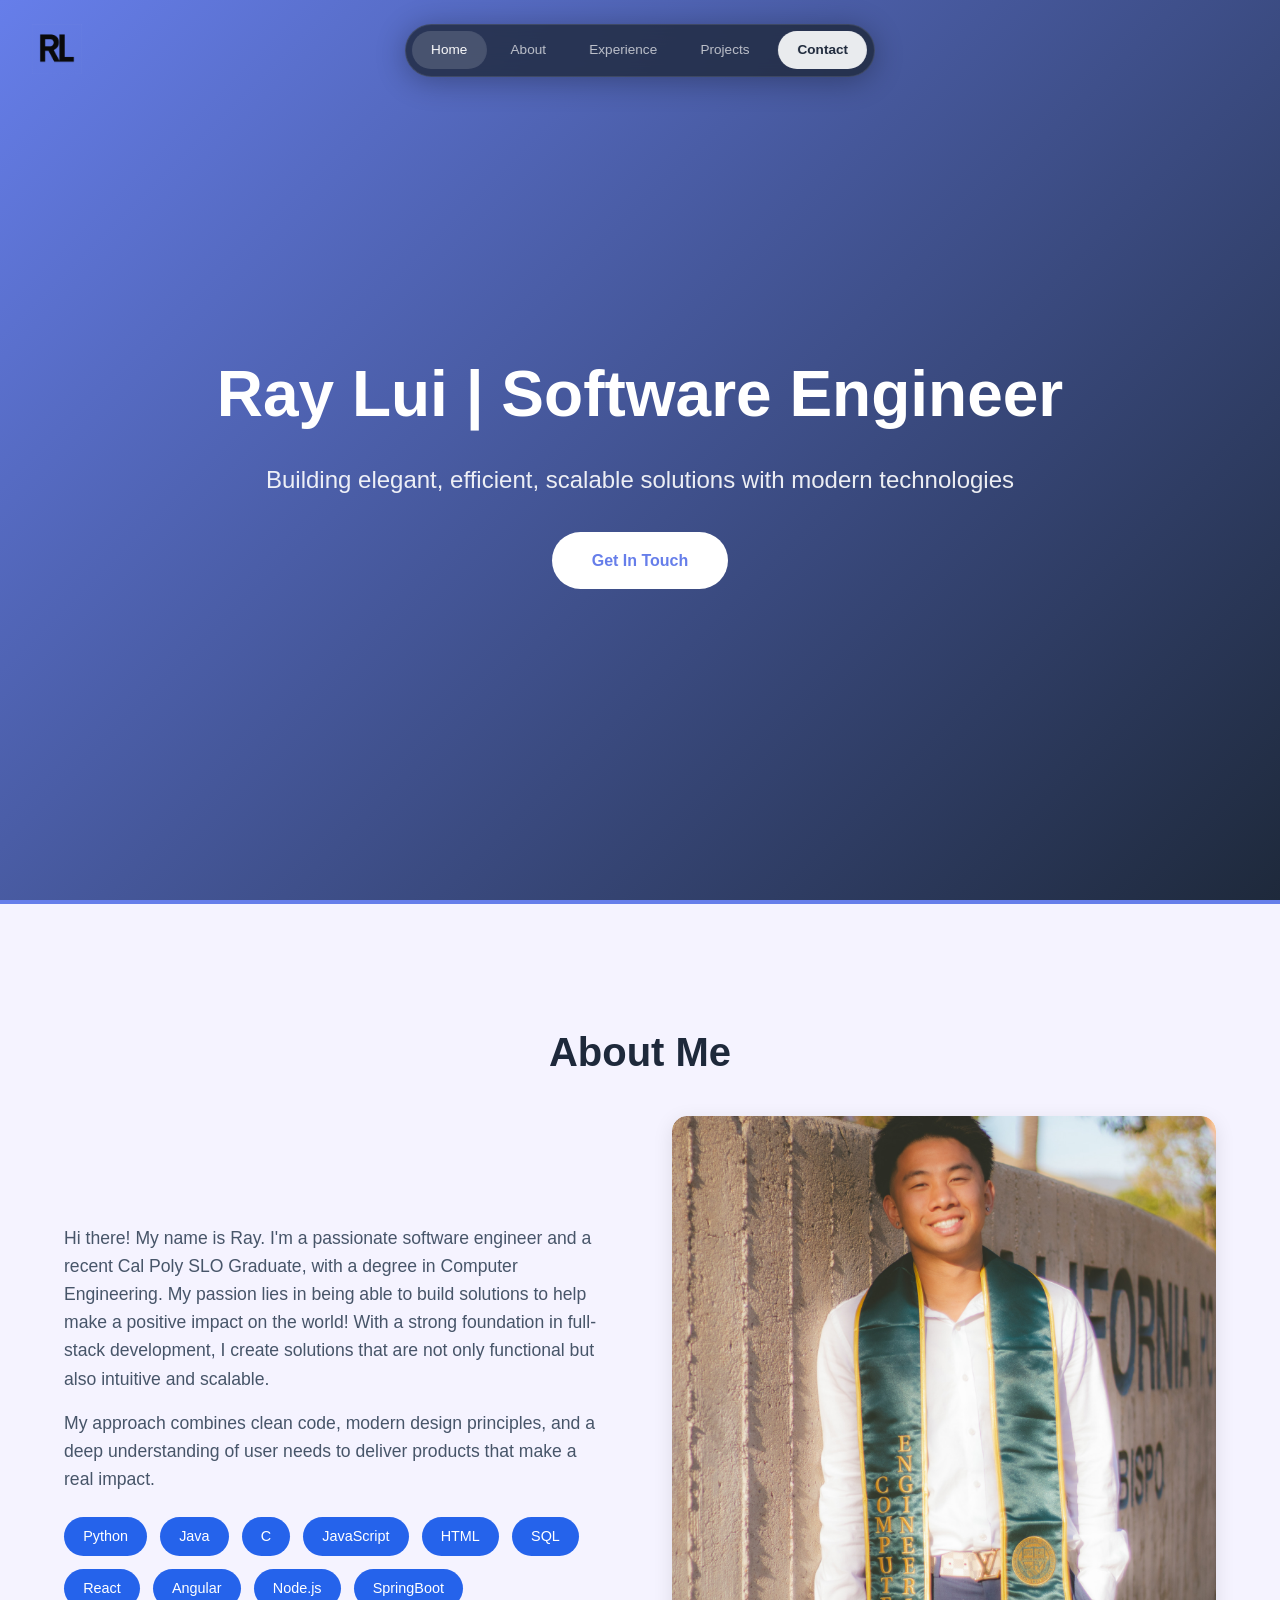
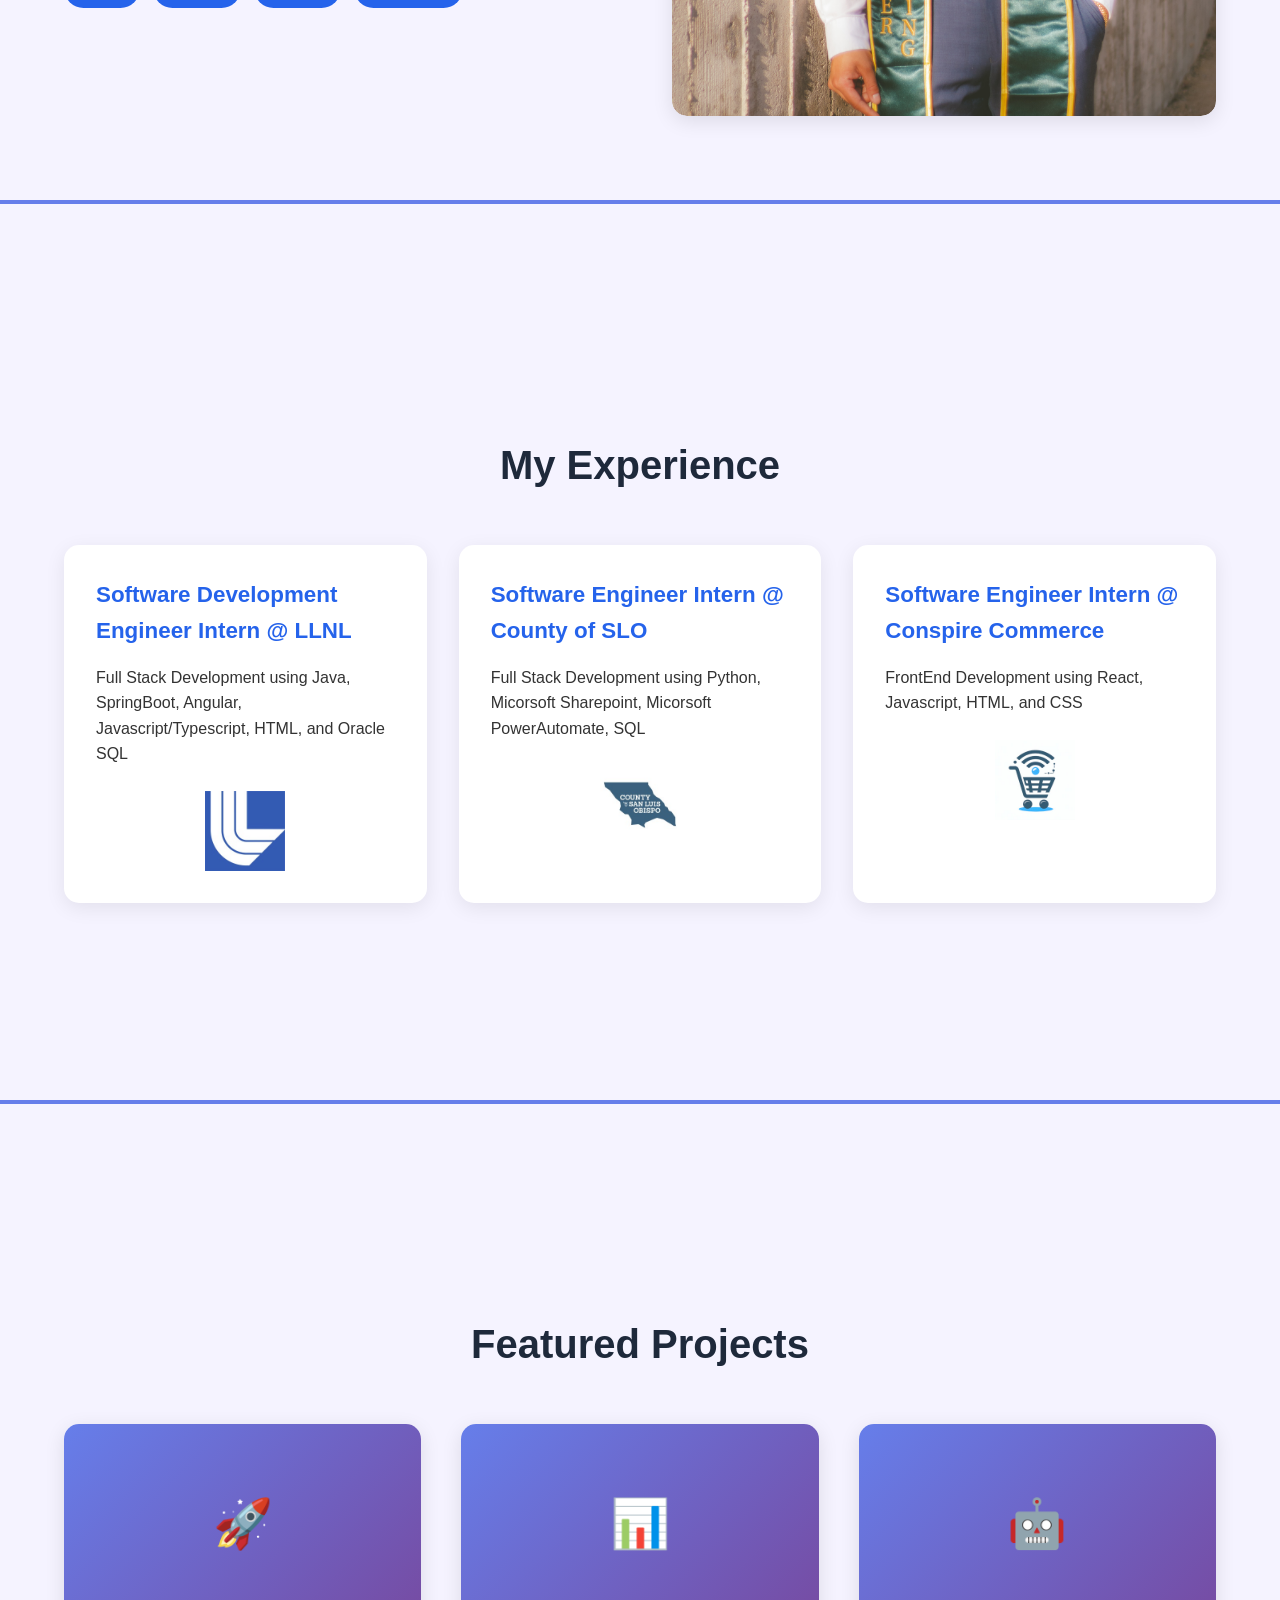
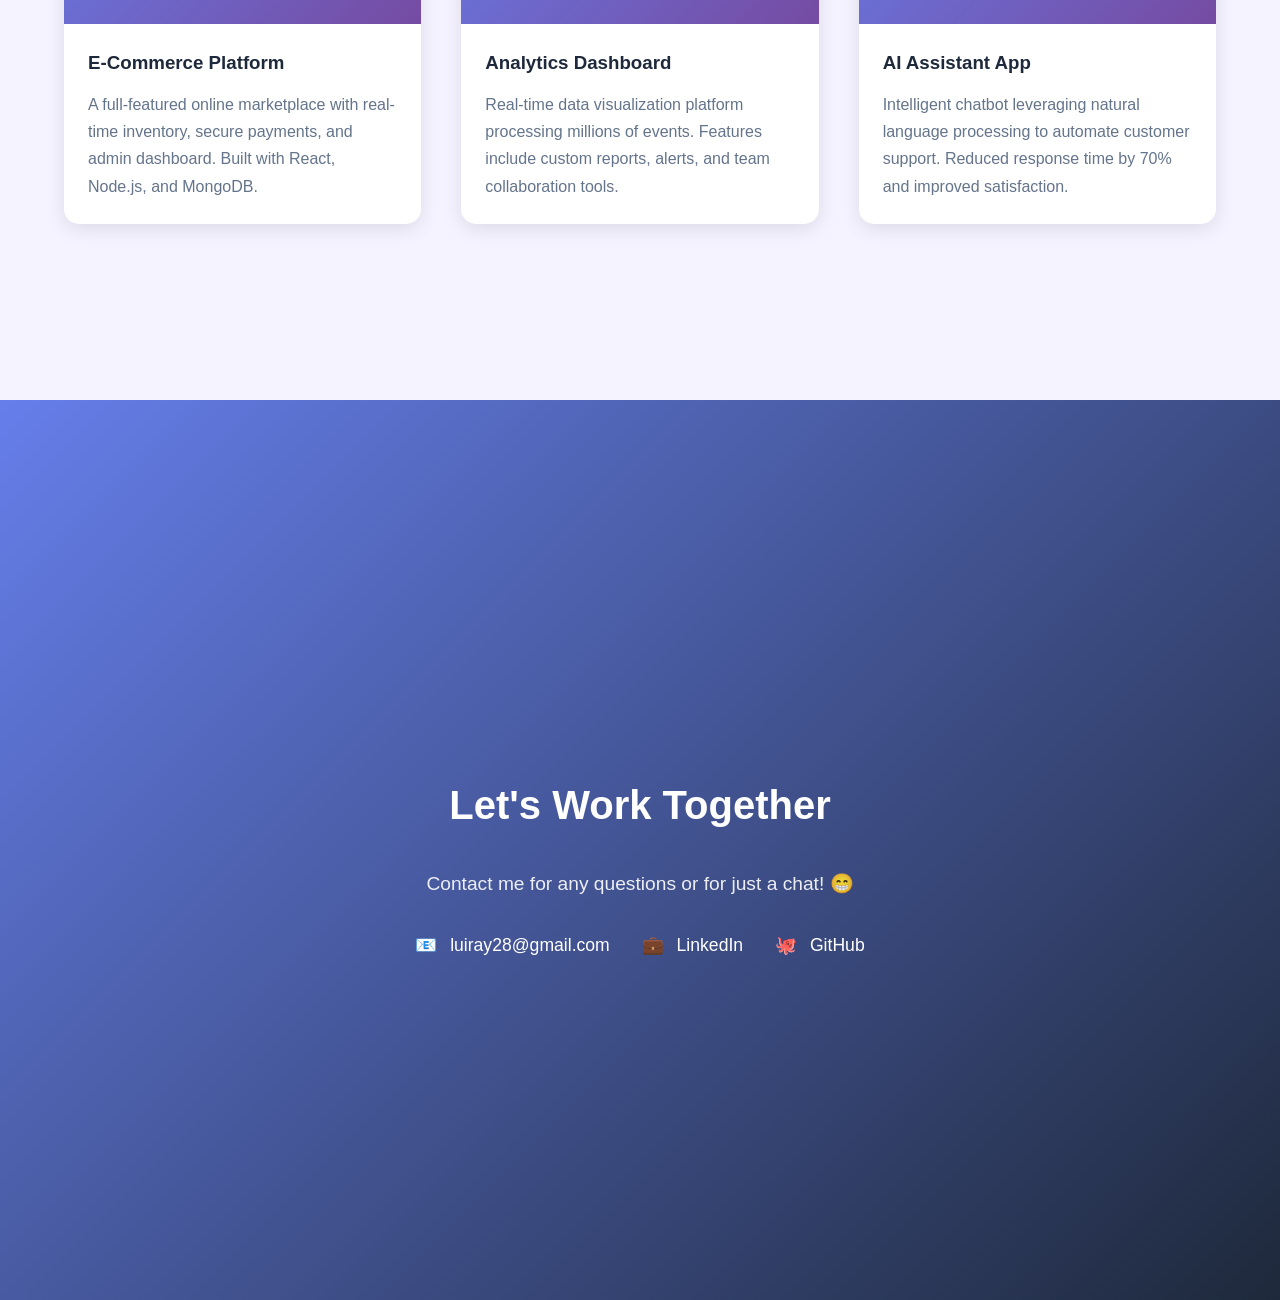
==== frontEnd/homePage.html @ 19368d83 "Checkpoint" ====
<!DOCTYPE html>
<html lang="en">
  <head>
    <meta charset="UTF-8" />
    <meta name="viewport" content="width=device-width, initial-scale=1.0" />
    <meta
      name="description"
      content="Software Engineer Portfolio - Full-stack developer specializing in modern web technologies"
    />
    <title>Ray Lui | Software Engineer</title>

    <!-- Link to your CSS file -->
    <link rel="stylesheet" href="css/style.css" />
  </head>
  <body>
    <div class="logo-container">
      <a href="#home">
        <img src="images/RL_Logo2.png" alt="Your Logo" class="site-logo" />
      </a>
    </div>
    <!-- Navigation -->
    <nav>
      <div class="nav-pill-container">
        <a href="#home" class="nav-pill active">Home</a>
        <a href="#about" class="nav-pill">About</a>
        <a href="#experience" class="nav-pill">Experience</a>
        <a href="#projects" class="nav-pill">Projects</a>
        <a href="#contact" class="nav-pill-cta">Contact</a>
      </div>
    </nav>

    <!-- Hero Section -->
    <section id="home" class="hero">
      <h1>Ray Lui | Software Engineer</h1>
      <p class="subtitle">
        Building elegant, efficient, scalable solutions with modern technologies
      </p>
      <a href="#contact" class="cta-button">Get In Touch</a>
    </section>

    <!-- About Section -->
    <section id="about" class="about">
      <div class="container">
        <h2>About Me</h2>
        <div class="about-content">
          <div class="about-text">
            <p>
              Hi there! My name is Ray. I'm a passionate software engineer and a
              recent Cal Poly SLO Graduate, with a degree in Computer
              Engineering. My passion lies in being able to build solutions to
              help make a positive impact on the world! With a strong foundation
              in full-stack development, I create solutions that are not only
              functional but also intuitive and scalable.
            </p>
            <p>
              My approach combines clean code, modern design principles, and a
              deep understanding of user needs to deliver products that make a
              real impact.
            </p>
            <div class="skills">
              <span class="skill-tag">Python</span>
              <span class="skill-tag">Java</span>
              <span class="skill-tag">C</span>
              <span class="skill-tag">JavaScript</span>
              <span class="skill-tag">HTML</span>
              <span class="skill-tag">SQL</span>
              <span class="skill-tag">React</span>
              <span class="skill-tag">Angular</span>
              <span class="skill-tag">Node.js</span>
              <span class="skill-tag">SpringBoot</span>
            </div>
          </div>
          <div class="about-image">
            <img
              src="images/gradPhoto.JPG"
              alt="Graduation photo"
              class="project-image"
            />
          </div>
        </div>
      </div>
    </section>

    <!-- Experience Section -->
    <section id="experience">
      <div class="container">
        <h2>My Experience</h2>
        <div class="services-grid">
          <div class="service-card">
            <h3>Software Development Engineer Intern @ LLNL</h3>
            <p>
              Full Stack Development using Java, SpringBoot, Angular,
              Javascript/Typescript, HTML, and Oracle SQL
            </p>
            <div class="company-logo">
              <img
                src="images/lawrence_livermore_national_laboratory_logo.jpeg"
                alt="LLNL Logo"
              />
            </div>
          </div>
          <div class="service-card">
            <h3>Software Engineer Intern @ County of SLO</h3>
            <p>
              Full Stack Development using Python, Micorsoft Sharepoint,
              Micorsoft PowerAutomate, SQL
            </p>
            <div class="company-logo">
              <img src="images/countyOfSloLogo.jpeg" alt="LLNL Logo" />
            </div>
          </div>
          <div class="service-card">
            <h3>Software Engineer Intern @ Conspire Commerce</h3>
            <p>FrontEnd Development using React, Javascript, HTML, and CSS</p>
            <div class="company-logo">
              <img src="images/conspirecommerce_logo.jpeg" alt="LLNL Logo" />
            </div>
          </div>
        </div>
      </div>
    </section>

    <!-- Projects Section -->
    <section id="projects">
      <div class="container">
        <h2>Featured Projects</h2>
        <div class="projects-grid">
          <div class="project-card">
            <div class="project-image">🚀</div>
            <div class="project-content">
              <h3>E-Commerce Platform</h3>
              <p>
                A full-featured online marketplace with real-time inventory,
                secure payments, and admin dashboard. Built with React, Node.js,
                and MongoDB.
              </p>
            </div>
          </div>
          <div class="project-card">
            <div class="project-image">📊</div>
            <div class="project-content">
              <h3>Analytics Dashboard</h3>
              <p>
                Real-time data visualization platform processing millions of
                events. Features include custom reports, alerts, and team
                collaboration tools.
              </p>
            </div>
          </div>
          <div class="project-card">
            <div class="project-image">🤖</div>
            <div class="project-content">
              <h3>AI Assistant App</h3>
              <p>
                Intelligent chatbot leveraging natural language processing to
                automate customer support. Reduced response time by 70% and
                improved satisfaction.
              </p>
            </div>
          </div>
        </div>
      </div>
    </section>

    <!-- Contact Section -->
    <section id="contact" class="contact">
      <div class="container">
        <h2>Let's Work Together</h2>
        <p style="font-size: 1.2rem; margin-bottom: 2rem; opacity: 0.9">
          Contact me for any questions or for just a chat! 😁
        </p>
        <div class="contact-info">
          <div class="contact-item">
            <span>📧</span>
            <a href="luiray28@gmail.com">luiray28@gmail.com</a>
          </div>
          <div class="contact-item">
            <span>💼</span>
            <a href="https://www.linkedin.com/in/ray-lui123" target="_blank"
              >LinkedIn</a
            >
          </div>
          <div class="contact-item">
            <span>🐙</span>
            <a href="https://github.com/RayLui2" target="_blank">GitHub</a>
          </div>
        </div>
      </div>
    </section>

    <!-- JavaScript for smooth scrolling and animations -->
    <script>
      // Smooth scrolling for navigation links
      document.querySelectorAll('a[href^="#"]').forEach((anchor) => {
        anchor.addEventListener('click', function (e) {
          e.preventDefault()
          const target = document.querySelector(this.getAttribute('href'))
          if (target) {
            target.scrollIntoView({ behavior: 'smooth' })
          }
        })
      })

      // Intersection Observer for fade-in animations
      const observer = new IntersectionObserver(
        (entries) => {
          entries.forEach((entry) => {
            if (entry.isIntersecting) {
              entry.target.style.opacity = '1'
              entry.target.style.transform = 'translateY(0)'
            }
          })
        },
        { threshold: 0.1 }
      )

      // Apply animations to cards
      document
        .querySelectorAll('.service-card, .project-card')
        .forEach((el) => {
          el.style.opacity = '0'
          el.style.transform = 'translateY(20px)'
          el.style.transition = 'opacity 0.6s, transform 0.6s'
          observer.observe(el)
        })

      // Highlight active nav pill on scroll
      const navPills = document.querySelectorAll('.nav-pill')
      const sections = document.querySelectorAll('section[id]')

      window.addEventListener('scroll', () => {
        let current = ''

        sections.forEach((section) => {
          const sectionTop = section.offsetTop
          const sectionHeight = section.clientHeight
          if (scrollY >= sectionTop - 200) {
            current = section.getAttribute('id')
          }
        })

        navPills.forEach((pill) => {
          pill.classList.remove('active')
          if (pill.getAttribute('href') === `#${current}`) {
            pill.classList.add('active')
          }
        })
      })
    </script>
  </body>
</html>
---- frontEnd/css/style.css ----
/* ===========================
   RESET & BASE STYLES
   =========================== */
* {
  margin: 0;
  padding: 0;
  box-sizing: border-box;
}

body {
  font-family: -apple-system, BlinkMacSystemFont, 'Segoe UI', Roboto, Oxygen,
    Ubuntu, Cantarell, sans-serif;
  line-height: 1.6;
  color: #333;
  overflow-x: hidden;
}

.container {
  max-width: 1200px;
  width: 100%;
}

section {
  min-height: 100vh;
  padding: 6rem 5% 4rem;
  display: flex;
  align-items: center;
  justify-content: center;
}

h2 {
  font-size: 2.5rem;
  margin-bottom: 2rem;
  color: #1e293b;
  text-align: center;
}

/* ===========================
   LOGO
   =========================== */

/* Logo in top left */
.logo-container {
  position: fixed;
  top: 1.5rem;
  left: 2rem;
  z-index: 1001;
}

.site-logo {
  height: 50px;
  width: auto;
  transition: transform 0.3s ease;
  cursor: pointer;
}

.site-logo:hover {
  transform: scale(1.05);
}

/* ===========================
   NAVIGATION - SMALLER PILL STYLE
   =========================== */
nav {
  position: fixed;
  top: 1.5rem;
  left: 50%;
  transform: translateX(-50%);
  z-index: 1000;
  padding: 0;
}

.nav-pill-container {
  display: flex;
  align-items: center;
  gap: 0.3rem;
  background: rgba(30, 41, 59, 0.8);
  backdrop-filter: blur(20px);
  -webkit-backdrop-filter: blur(20px);
  padding: 0.4rem;
  border-radius: 100px;
  box-shadow: 0 4px 30px rgba(0, 0, 0, 0.3);
  border: 1px solid rgba(255, 255, 255, 0.1);
}

.nav-pill {
  padding: 0.5rem 1.2rem;
  border-radius: 100px;
  text-decoration: none;
  color: rgba(255, 255, 255, 0.7);
  font-weight: 500;
  font-size: 0.85rem;
  transition: all 0.3s ease;
  white-space: nowrap;
}

.nav-pill:hover {
  color: #ffffff;
  background: rgba(255, 255, 255, 0.1);
}

.nav-pill.active {
  background: rgba(255, 255, 255, 0.15);
  color: #ffffff;
}

.nav-pill-cta {
  padding: 0.5rem 1.2rem;
  border-radius: 100px;
  text-decoration: none;
  color: #1e293b;
  background: rgba(255, 255, 255, 0.9);
  font-weight: 600;
  font-size: 0.85rem;
  transition: all 0.3s ease;
  margin-left: 0.3rem;
}

.nav-pill-cta:hover {
  background: #ffffff;
  transform: translateY(-2px);
  box-shadow: 0 4px 15px rgba(255, 255, 255, 0.3);
}

/* ===========================
   HERO SECTION
   =========================== */
.hero {
  background: linear-gradient(135deg, #667eea 0%, #1e293b 100%);
  color: white;
  text-align: center;
  flex-direction: column;
}

.hero h1 {
  font-size: 4rem;
  margin-bottom: 1rem;
  animation: fadeInUp 1s ease-out;
}

.hero .subtitle {
  font-size: 1.5rem;
  margin-bottom: 2rem;
  opacity: 0.9;
  animation: fadeInUp 1s ease-out 0.2s backwards;
}

.cta-button {
  display: inline-block;
  padding: 1rem 2.5rem;
  background: white;
  color: #667eea;
  text-decoration: none;
  border-radius: 50px;
  font-weight: 600;
  transition: transform 0.3s, box-shadow 0.3s;
  animation: fadeInUp 1s ease-out 0.4s backwards;
}

.cta-button:hover {
  transform: translateY(-3px);
  box-shadow: 0 10px 30px rgba(0, 0, 0, 0.2);
}

/* ===========================
   ABOUT SECTION
   =========================== */
.about {
  background: #f5f3ff;
  border-top: 4px solid #667eea;
}

.about-content {
  display: grid;
  grid-template-columns: 1fr 1fr;
  gap: 4rem;
  align-items: center;
}

.about-text p {
  font-size: 1.1rem;
  color: #475569;
  margin-bottom: 1rem;
}

.skills {
  display: flex;
  flex-wrap: wrap;
  gap: 0.8rem;
  margin-top: 1.5rem;
}

.skill-tag {
  background: #2563eb;
  color: white;
  padding: 0.5rem 1.2rem;
  border-radius: 25px;
  font-size: 0.9rem;
  font-weight: 500;
}

.about-image {
  width: 100%;
  height: 600px; /* Nice and tall! */
  border-radius: 15px;
  overflow: hidden;
  box-shadow: 0 5px 20px rgba(0, 0, 0, 0.1);
}

.about-image img {
  width: 100%;
  height: 100%;
  object-fit: cover;
  object-position: center;
  border-radius: 15px;
}

/* ===========================
   EXPERIENCE SECTION
   =========================== */

#experience {
  background: #f5f3ff;
  border-top: 4px solid #667eea;
}

.services-grid {
  display: grid;
  grid-template-columns: repeat(auto-fit, minmax(280px, 1fr));
  gap: 2rem;
  margin-top: 3rem;
}

.service-card {
  background: white;
  padding: 2rem;
  border-radius: 15px;
  box-shadow: 0 5px 20px rgba(0, 0, 0, 0.08);
  transition: transform 0.3s, box-shadow 0.3s;
}

.service-card:hover {
  transform: translateY(-10px);
  box-shadow: 0 15px 40px rgba(0, 0, 0, 0.15);
}

.service-card h3 {
  color: #2563eb;
  margin-bottom: 1rem;
  font-size: 1.4rem;
}

.company-logo {
  margin-top: 1.5rem;
  display: flex;
  justify-content: center;
  align-items: center;
}

.company-logo img {
  max-width: 150px;
  max-height: 80px;
  object-fit: contain;
  opacity: 0.8;
  transition: opacity 0.3s;
}

.company-logo img:hover {
  opacity: 1;
}

/* ===========================
   PROJECTS SECTION
   =========================== */

#projects {
  background: #f5f3ff;
  border-top: 4px solid #667eea;
}

.projects-grid {
  display: grid;
  grid-template-columns: repeat(auto-fit, minmax(350px, 1fr));
  gap: 2.5rem;
  margin-top: 3rem;
}

.project-card {
  background: white;
  border-radius: 15px;
  overflow: hidden;
  box-shadow: 0 5px 20px rgba(0, 0, 0, 0.1);
  transition: transform 0.3s;
}

.project-card:hover {
  transform: scale(1.03);
}

.project-image {
  width: 100%;
  height: 200px;
  background: linear-gradient(135deg, #667eea 0%, #764ba2 100%);
  display: flex;
  align-items: center;
  justify-content: center;
  color: white;
  font-size: 3rem;
}

.project-content {
  padding: 1.5rem;
}

.project-content h3 {
  color: #1e293b;
  margin-bottom: 0.8rem;
}

.project-content p {
  color: #64748b;
  line-height: 1.7;
}

/* ===========================
   STATS SECTION
   =========================== */
.stats {
  background: #1e293b;
  color: white;
}

/* ===========================
   CONTACT SECTION
   =========================== */
.contact {
  background: linear-gradient(135deg, #667eea 0%, #1e293b 100%);
  color: white;
  text-align: center;
}

.contact h2 {
  color: white;
}

.contact-info {
  display: flex;
  gap: 2rem;
  justify-content: center;
  margin-top: 2rem;
  flex-wrap: wrap;
}

.contact-item {
  display: flex;
  align-items: center;
  gap: 0.8rem;
  font-size: 1.1rem;
}

.contact-item a {
  color: white;
  text-decoration: none;
  transition: opacity 0.3s;
}

.contact-item a:hover {
  opacity: 0.8;
}

/* ===========================
   ANIMATIONS
   =========================== */
@keyframes fadeInUp {
  from {
    opacity: 0;
    transform: translateY(30px);
  }
  to {
    opacity: 1;
    transform: translateY(0);
  }
}

/* ===========================
   RESPONSIVE STYLES
   =========================== */
@media (max-width: 768px) {
  .hero h1 {
    font-size: 2.5rem;
  }

  .about-content {
    grid-template-columns: 1fr;
  }

  .nav-links {
    gap: 1rem;
  }

  section {
    padding: 5rem 5% 3rem;
  }

  .services-grid {
    grid-template-columns: 1fr;
  }

  .projects-grid {
    grid-template-columns: 1fr;
  }
}

@media (max-width: 480px) {
  .hero h1 {
    font-size: 2rem;
  }

  .hero .subtitle {
    font-size: 1.2rem;
  }

  .nav-links {
    flex-direction: column;
    gap: 0.5rem;
    font-size: 0.9rem;
  }

  h2 {
    font-size: 2rem;
  }

  .project-image {
    height: 150px;
    font-size: 2rem;
  }
}
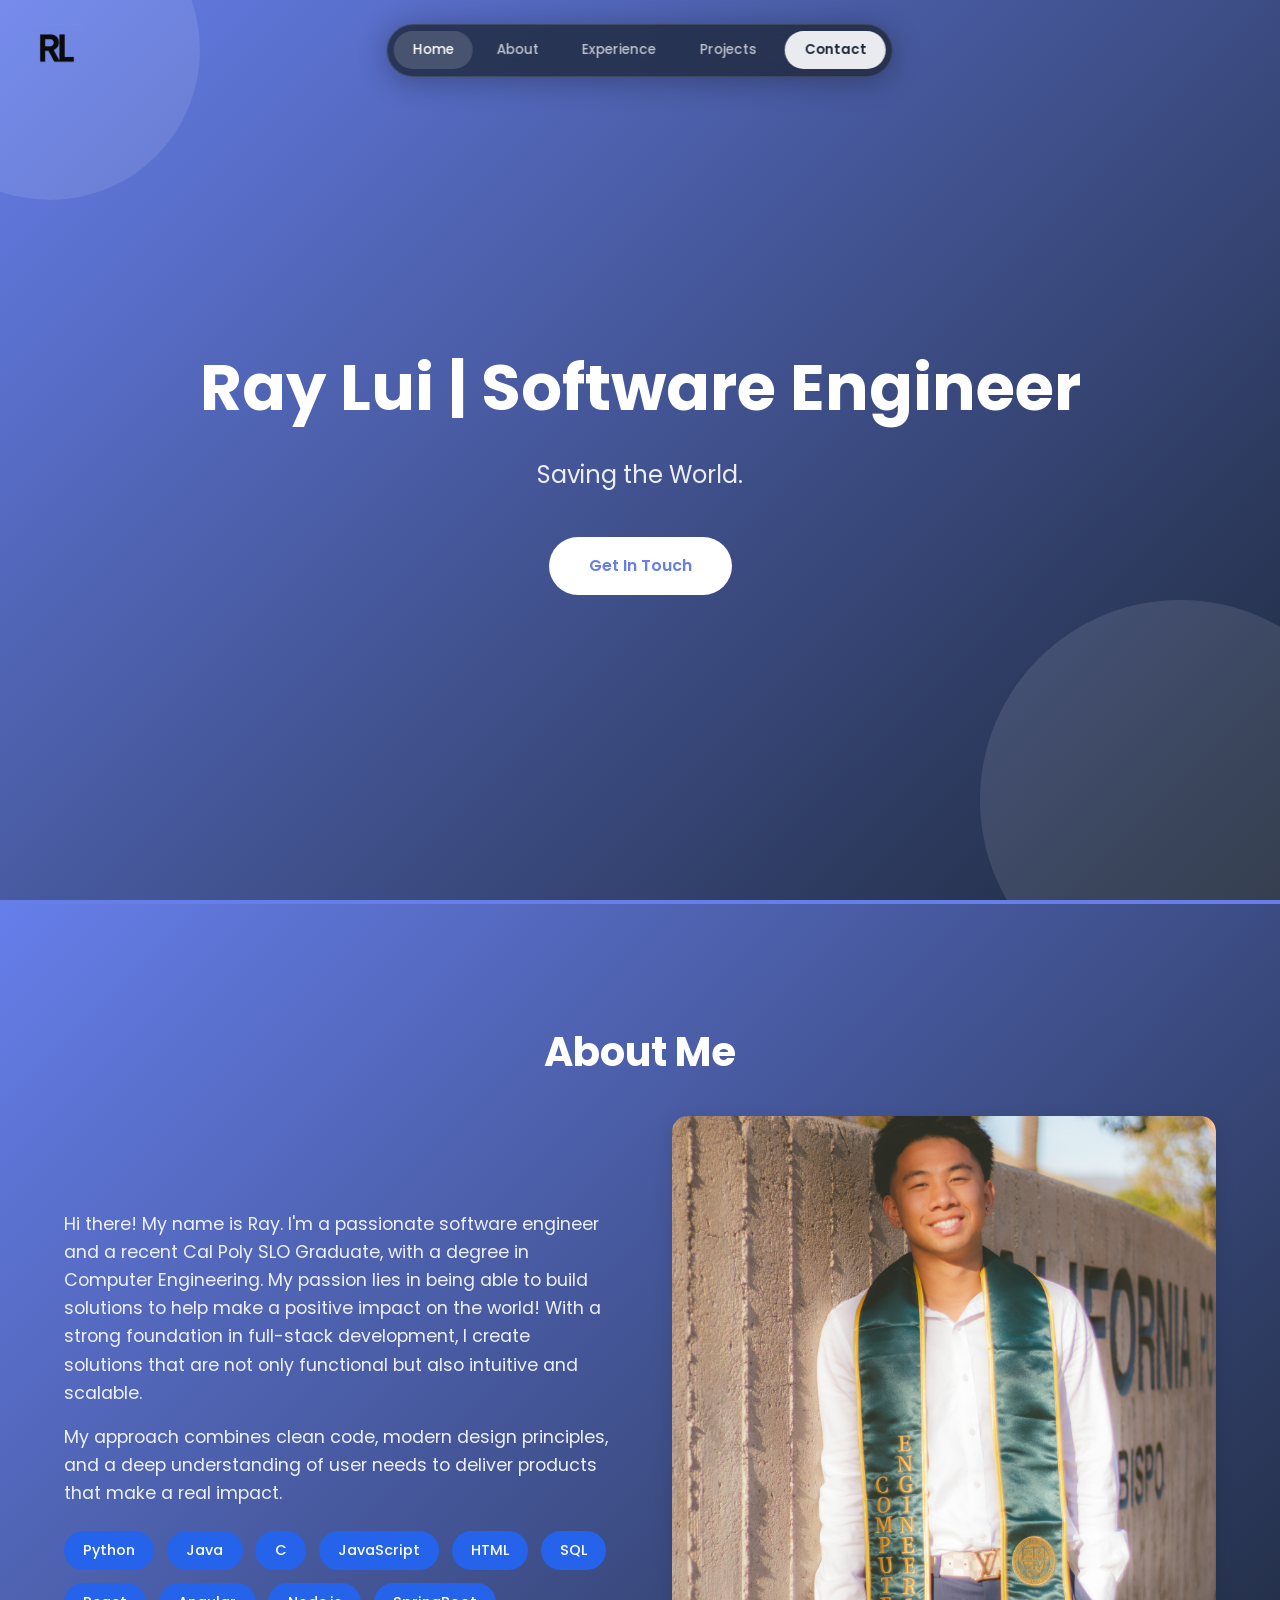
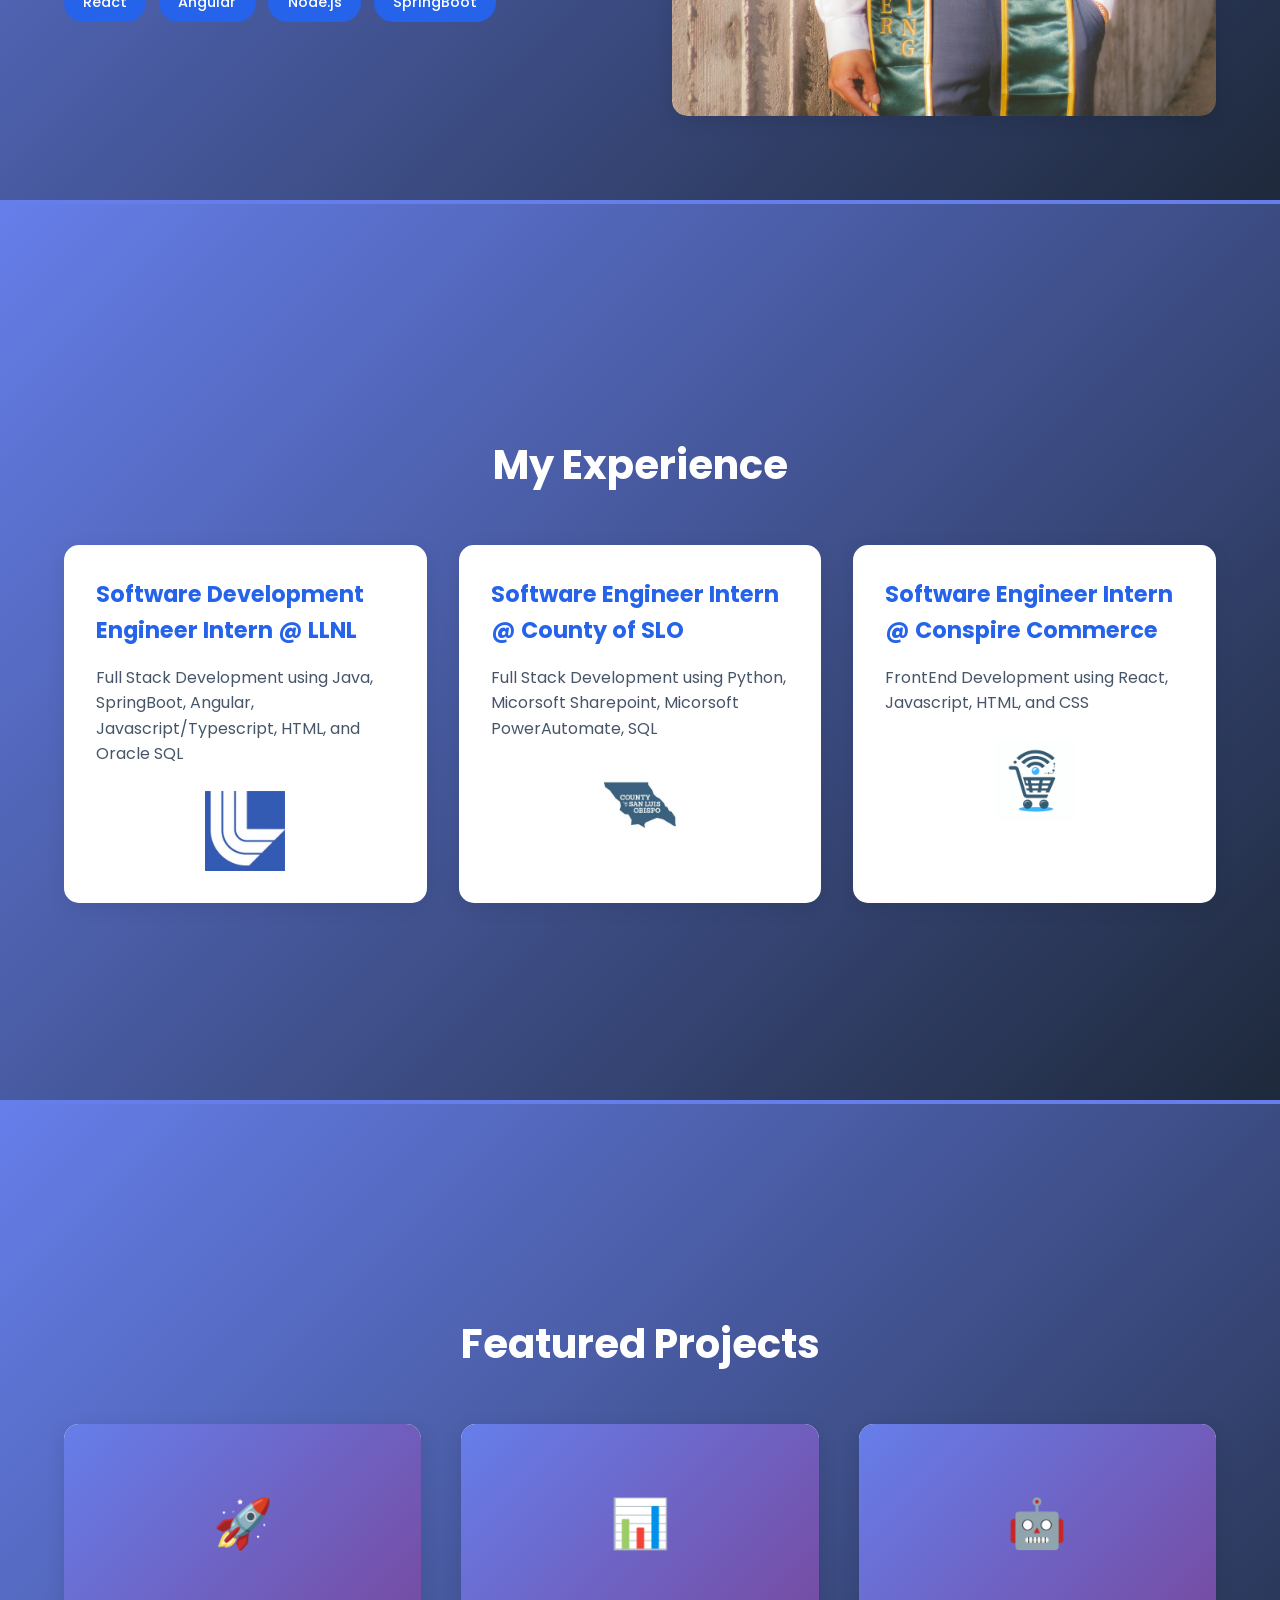
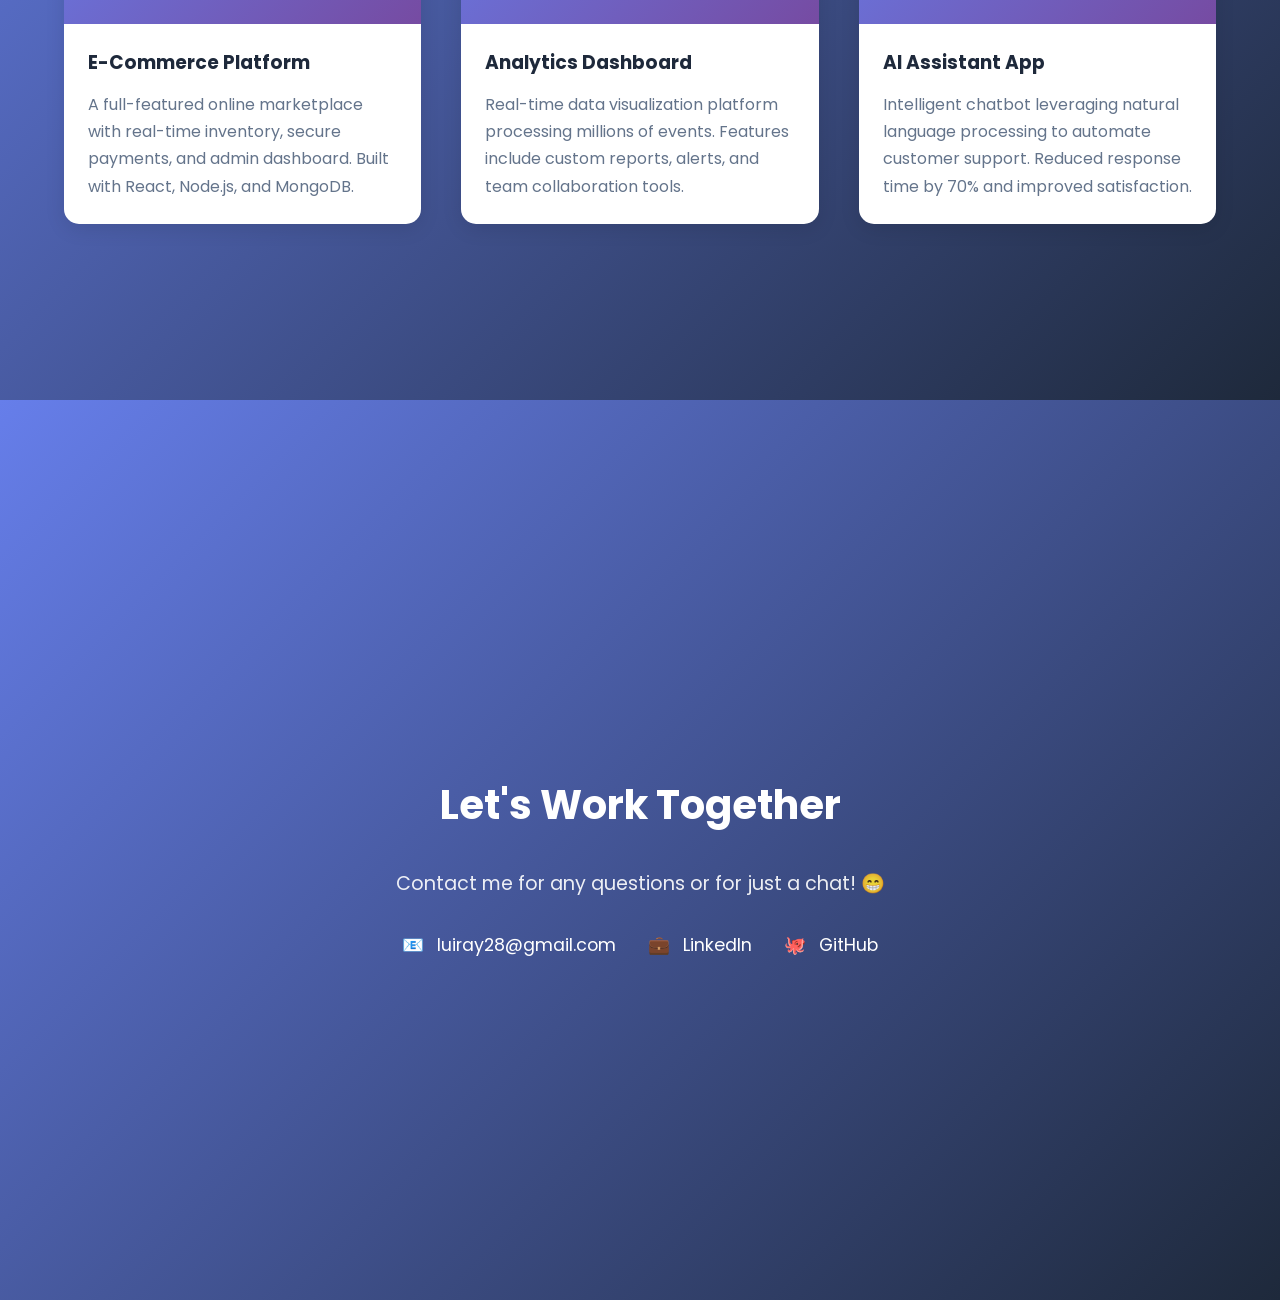
==== commit 87df04ff: "UI updates" ====
--- a/frontEnd/homePage.html
+++ b/frontEnd/homePage.html
@@ -11,6 +11,10 @@
 
     <!-- Link to your CSS file -->
     <link rel="stylesheet" href="css/style.css" />
+    <link
+      href="https://fonts.googleapis.com/css2?family=Poppins:wght@400;500;600;700;800&display=swap"
+      rel="stylesheet"
+    />
   </head>
   <body>
     <div class="logo-container">
@@ -31,11 +35,14 @@
 
     <!-- Hero Section -->
     <section id="home" class="hero">
-      <h1>Ray Lui | Software Engineer</h1>
-      <p class="subtitle">
-        Building elegant, efficient, scalable solutions with modern technologies
-      </p>
-      <a href="#contact" class="cta-button">Get In Touch</a>
+      <div class="particles"></div>
+      <div class="hero-content">
+        <h1>Ray Lui | Software Engineer</h1>
+        <p class="subtitle">
+          <span class="typing-text">Saving the World.</span>
+        </p>
+        <a href="#contact" class="cta-button">Get In Touch</a>
+      </div>
     </section>
 
     <!-- About Section -->
--- a/frontEnd/css/style.css
+++ b/frontEnd/css/style.css
@@ -8,8 +8,8 @@
 }
 
 body {
-  font-family: -apple-system, BlinkMacSystemFont, 'Segoe UI', Roboto, Oxygen,
-    Ubuntu, Cantarell, sans-serif;
+  font-family: 'Poppins', -apple-system, BlinkMacSystemFont, 'Segoe UI',
+    sans-serif;
   line-height: 1.6;
   color: #333;
   overflow-x: hidden;
@@ -130,6 +130,61 @@
   color: white;
   text-align: center;
   flex-direction: column;
+  position: relative;
+  overflow: hidden;
+}
+
+.hero-content {
+  position: relative;
+  z-index: 2;
+}
+
+.particles {
+  position: absolute;
+  top: 0;
+  left: 0;
+  width: 100%;
+  height: 100%;
+  overflow: hidden;
+  z-index: 1;
+}
+
+.particles::before,
+.particles::after {
+  content: '';
+  position: absolute;
+  width: 300px;
+  height: 300px;
+  border-radius: 50%;
+  background: rgba(255, 255, 255, 0.1);
+  animation: float 6s infinite ease-in-out; /* Changed from 15s to 6s */
+}
+
+.particles::before {
+  top: -100px;
+  left: -100px;
+  animation-delay: 0s;
+}
+
+.particles::after {
+  bottom: -100px;
+  right: -100px;
+  animation-delay: 3s; /* Changed from 7s to 3s */
+  width: 400px;
+  height: 400px;
+}
+
+@keyframes float {
+  0%,
+  100% {
+    transform: translate(0, 0) scale(1);
+  }
+  33% {
+    transform: translate(50px, -50px) scale(1.1);
+  }
+  66% {
+    transform: translate(-50px, 50px) scale(0.9);
+  }
 }
 
 .hero h1 {
@@ -162,12 +217,51 @@
   box-shadow: 0 10px 30px rgba(0, 0, 0, 0.2);
 }
 
+.typing-text {
+  display: inline-block;
+  overflow: hidden;
+  white-space: nowrap;
+  animation: typing-loop 7s infinite, blink 0.7s step-end infinite;
+}
+
+@keyframes typing-loop {
+  0% {
+    width: 0;
+  }
+  30% {
+    width: 17ch; /* Takes 3 seconds to type (slower ✅) */
+  }
+  70% {
+    width: 17ch; /* Holds for 4 seconds */
+  }
+  85% {
+    width: 0; /* Deletes in 1.5 seconds */
+  }
+  100% {
+    width: 0;
+  }
+}
+
+@keyframes blink {
+  from,
+  to {
+    border-color: transparent;
+  }
+  50% {
+    border-color: rgba(255, 255, 255, 0.8);
+  }
+}
+
 /* ===========================
    ABOUT SECTION
    =========================== */
 .about {
-  background: #f5f3ff;
+  background: linear-gradient(135deg, #667eea 0%, #1e293b 100%);
   border-top: 4px solid #667eea;
+}
+
+.about h2 {
+  color: #ffffff;
 }
 
 .about-content {
@@ -179,7 +273,7 @@
 
 .about-text p {
   font-size: 1.1rem;
-  color: #475569;
+  color: rgba(255, 255, 255, 0.9); /* White text */
   margin-bottom: 1rem;
 }
 
@@ -220,8 +314,12 @@
    =========================== */
 
 #experience {
-  background: #f5f3ff;
+  background: linear-gradient(135deg, #667eea 0%, #1e293b 100%);
   border-top: 4px solid #667eea;
+}
+
+#experience h2 {
+  color: #ffffff;
 }
 
 .services-grid {
@@ -250,6 +348,10 @@
   font-size: 1.4rem;
 }
 
+.service-card p {
+  color: #475569; /* Make sure text is dark on white cards */
+}
+
 .company-logo {
   margin-top: 1.5rem;
   display: flex;
@@ -274,8 +376,12 @@
    =========================== */
 
 #projects {
-  background: #f5f3ff;
+  background: linear-gradient(135deg, #667eea 0%, #1e293b 100%);
   border-top: 4px solid #667eea;
+}
+
+#projects h2 {
+  color: #ffffff;
 }
 
 .projects-grid {
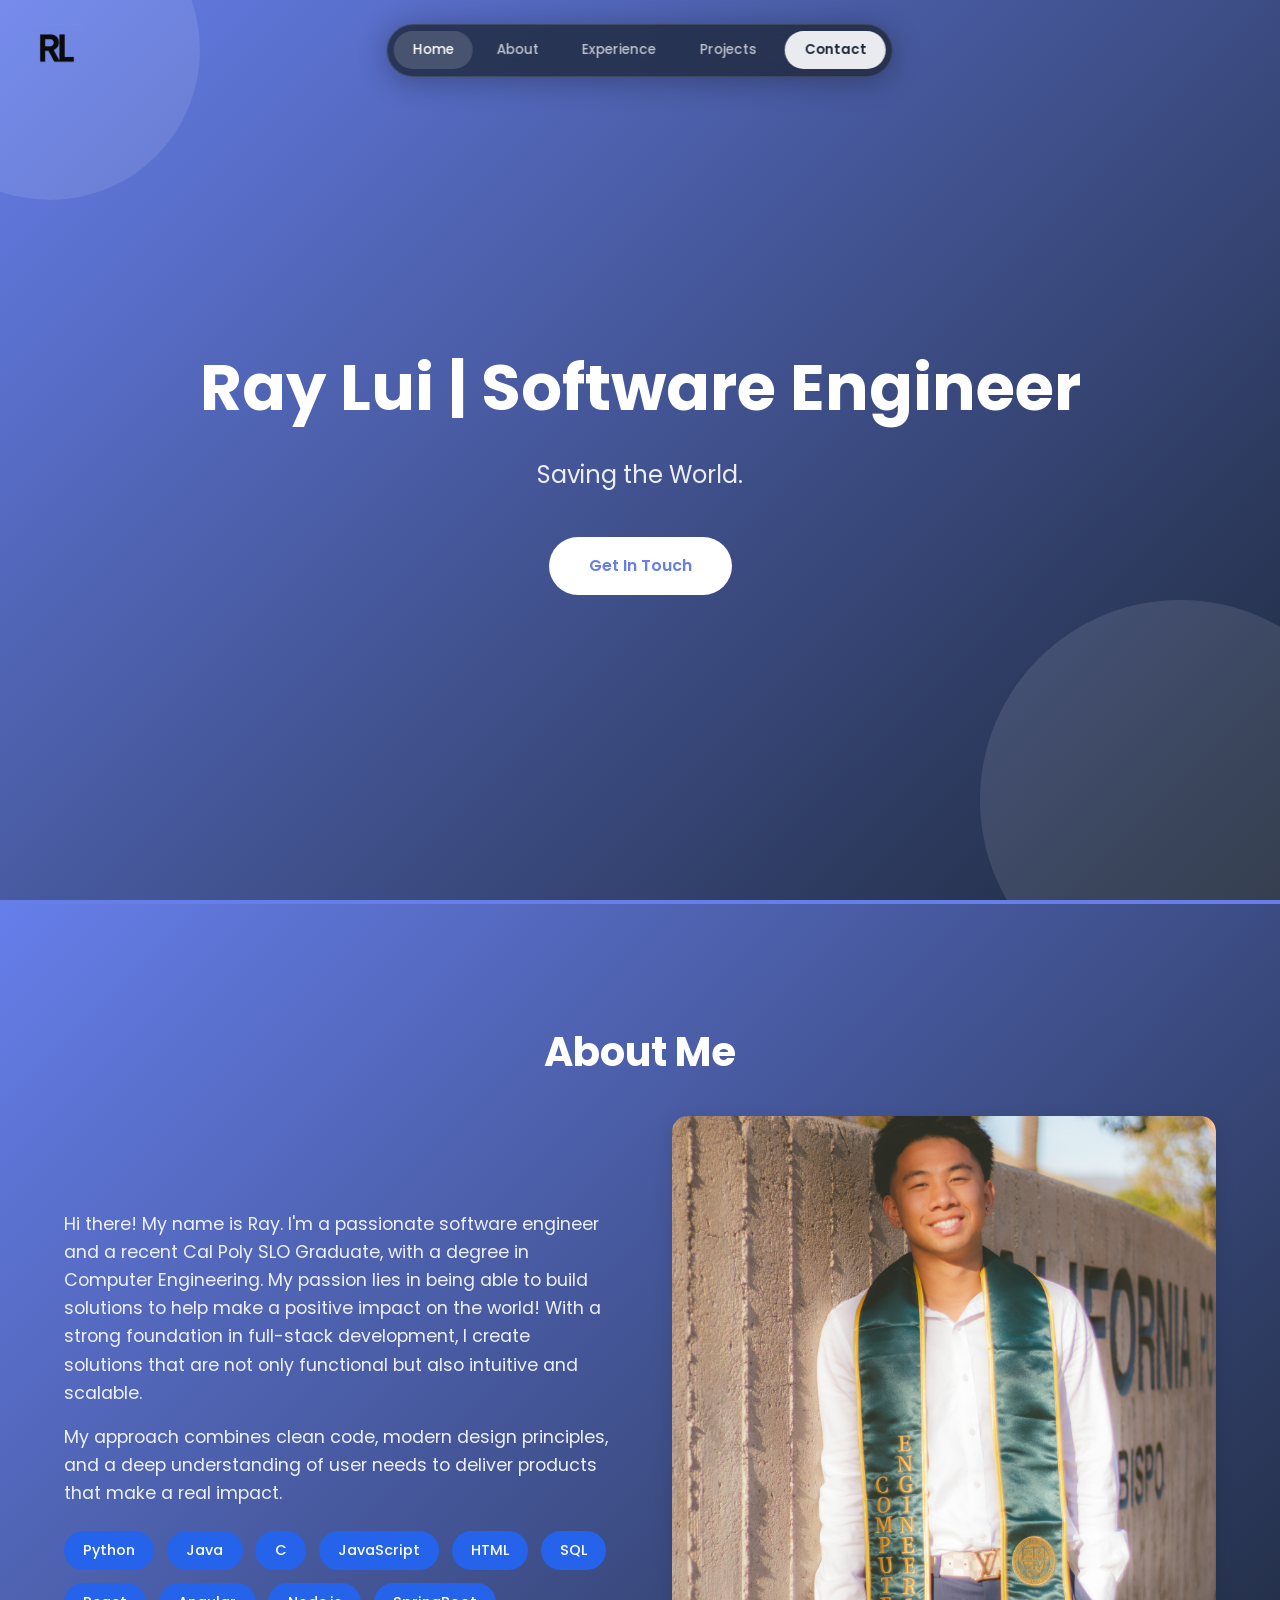
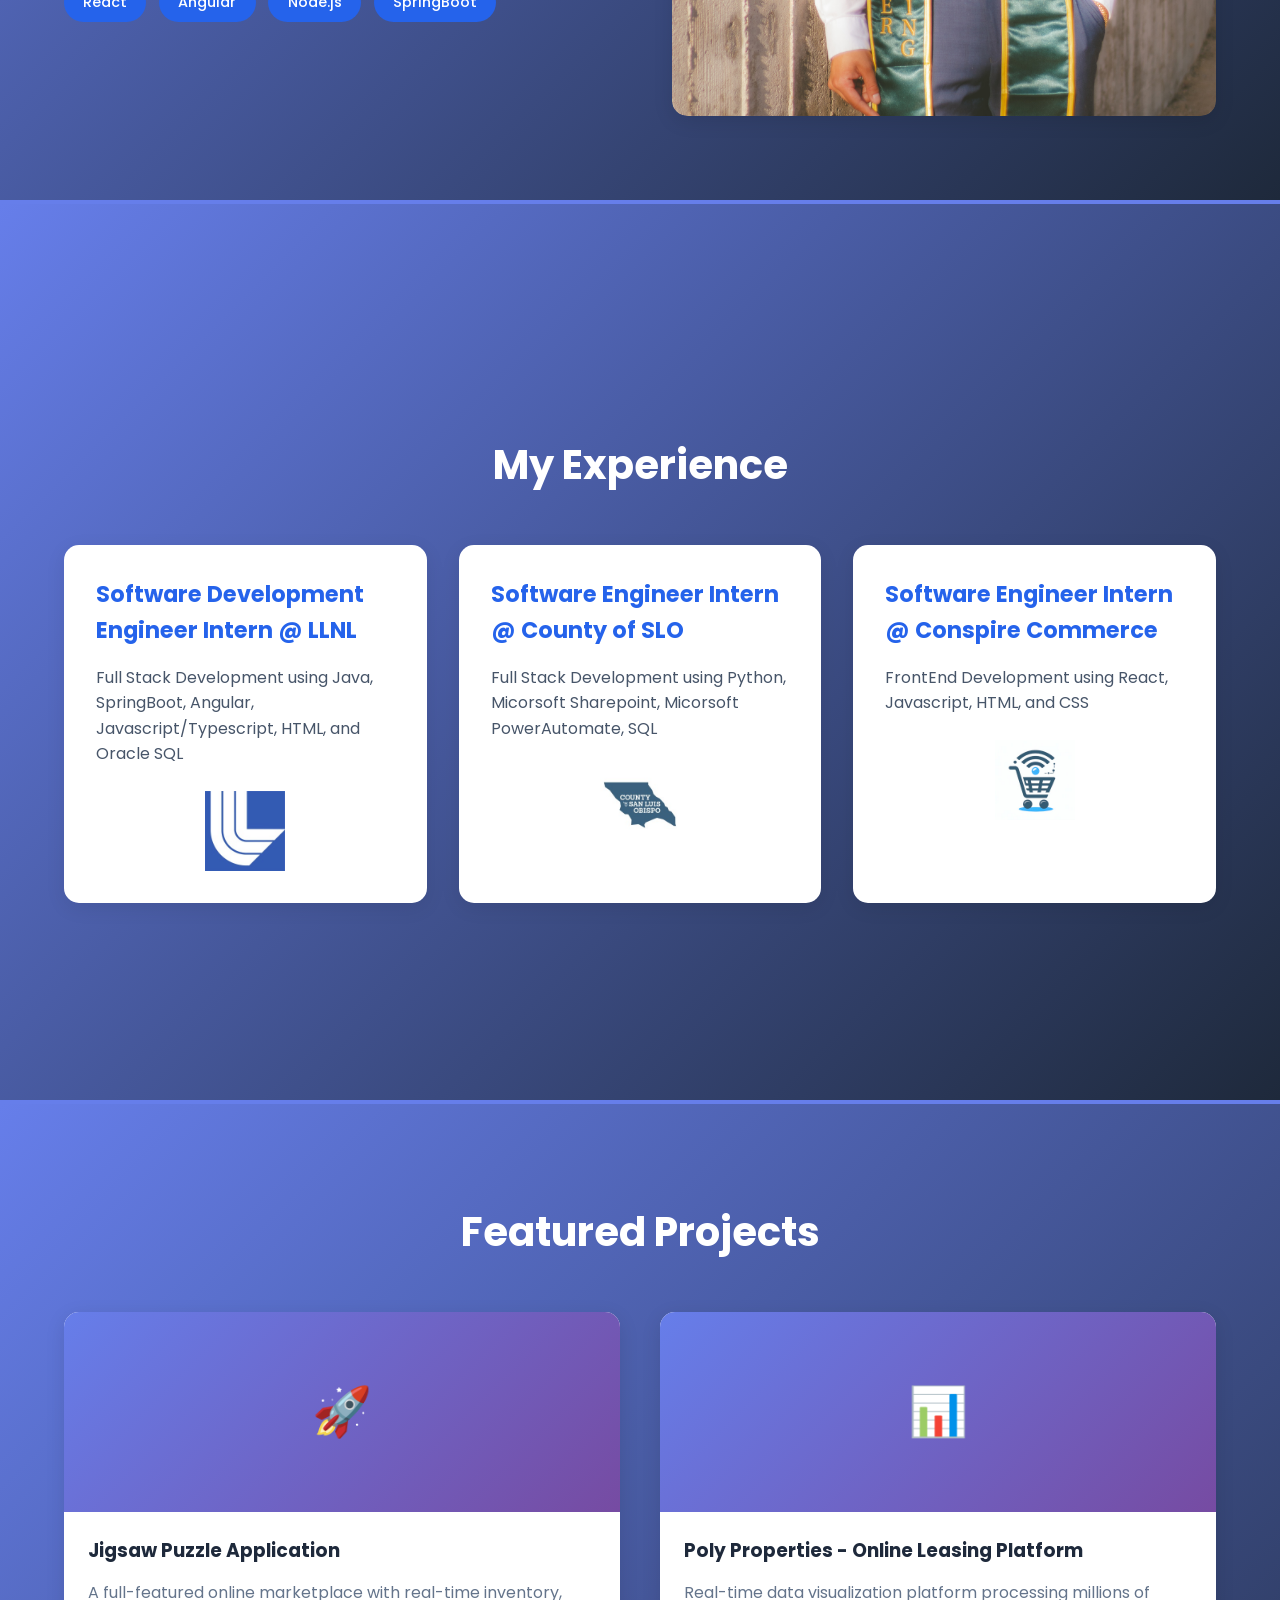
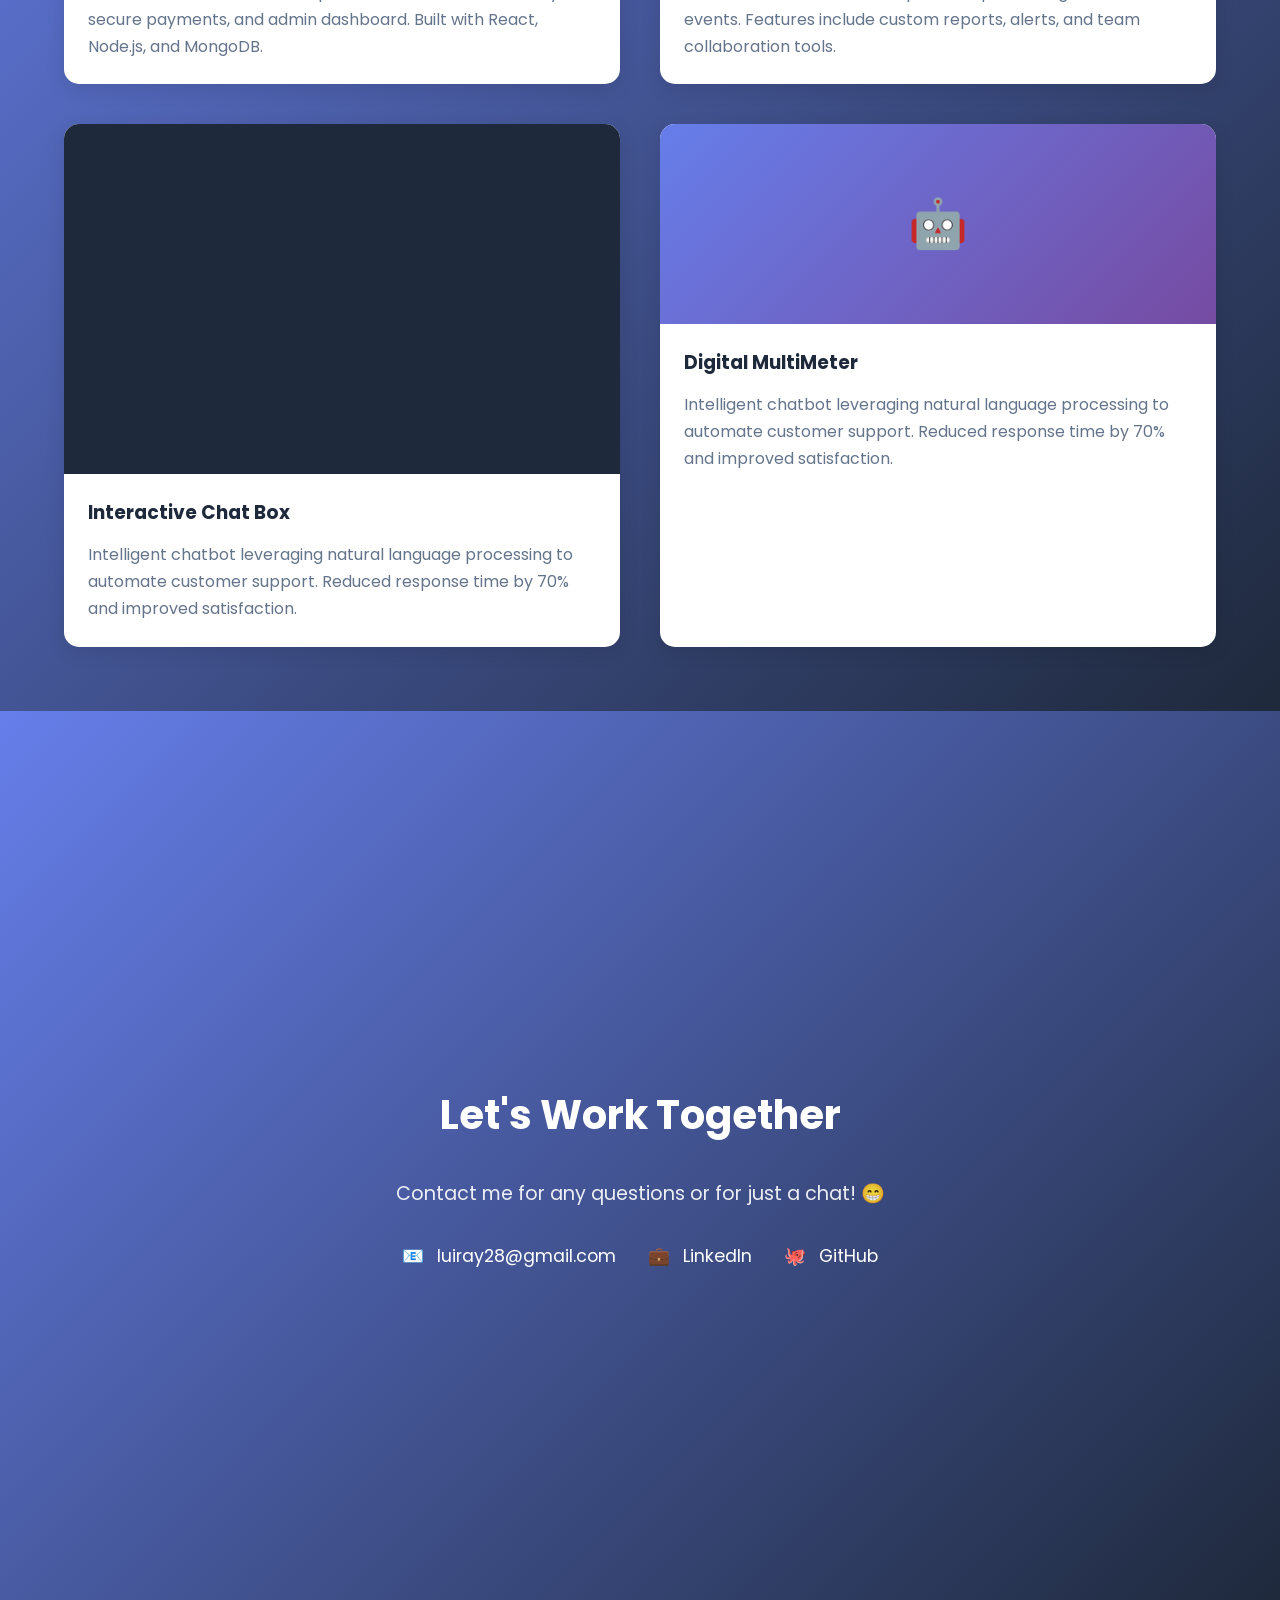
==== commit 84acfeea: "adding vid" ====
--- a/frontEnd/homePage.html
+++ b/frontEnd/homePage.html
@@ -135,7 +135,7 @@
           <div class="project-card">
             <div class="project-image">🚀</div>
             <div class="project-content">
-              <h3>E-Commerce Platform</h3>
+              <h3>Jigsaw Puzzle Application</h3>
               <p>
                 A full-featured online marketplace with real-time inventory,
                 secure payments, and admin dashboard. Built with React, Node.js,
@@ -146,7 +146,7 @@
           <div class="project-card">
             <div class="project-image">📊</div>
             <div class="project-content">
-              <h3>Analytics Dashboard</h3>
+              <h3>Poly Properties - Online Leasing Platform</h3>
               <p>
                 Real-time data visualization platform processing millions of
                 events. Features include custom reports, alerts, and team
@@ -155,9 +155,25 @@
             </div>
           </div>
           <div class="project-card">
+            <div class="project-video">
+                <video autoplay loop muted playsinline>
+                  <source src="videos/ChatBox.mp4" type="video/mp4">
+                  Your browser does not support the video tag.
+                </video>
+              </div>
+            <div class="project-content">
+              <h3>Interactive Chat Box</h3>
+              <p>
+                Intelligent chatbot leveraging natural language processing to
+                automate customer support. Reduced response time by 70% and
+                improved satisfaction.
+              </p>
+            </div>
+          </div>
+          <div class="project-card">
             <div class="project-image">🤖</div>
             <div class="project-content">
-              <h3>AI Assistant App</h3>
+              <h3>Digital MultiMeter</h3>
               <p>
                 Intelligent chatbot leveraging natural language processing to
                 automate customer support. Reduced response time by 70% and
@@ -253,6 +269,20 @@
           }
         })
       })
+
+      // Play video on hover
+      document.querySelectorAll('.project-card').forEach((card) => {
+        const video = card.querySelector('.project-demo-video')
+        if (video) {
+          card.addEventListener('mouseenter', () => {
+            video.play()
+          })
+          card.addEventListener('mouseleave', () => {
+            video.pause()
+            video.currentTime = 0
+          })
+        }
+      })
     </script>
   </body>
 </html>
--- a/frontEnd/css/style.css
+++ b/frontEnd/css/style.css
@@ -386,9 +386,16 @@
 
 .projects-grid {
   display: grid;
-  grid-template-columns: repeat(auto-fit, minmax(350px, 1fr));
+  grid-template-columns: repeat(2, 1fr); /* 2 columns */
   gap: 2.5rem;
   margin-top: 3rem;
+}
+
+/* Mobile: 1 column */
+@media (max-width: 768px) {
+  .projects-grid {
+    grid-template-columns: 1fr;
+  }
 }
 
 .project-card {
@@ -428,6 +435,23 @@
   line-height: 1.7;
 }
 
+.project-video {
+  width: 100%;
+  height: 350px;
+  background: #1e293b;
+  overflow: hidden;
+  position: relative;
+  display: flex;
+  align-items: center;
+  justify-content: center;
+}
+
+.project-video video {
+  width: 100%;
+  height: 100%;
+  object-fit: contain; /* Changed from 'cover' to 'contain' */
+}
+
 /* ===========================
    STATS SECTION
    =========================== */
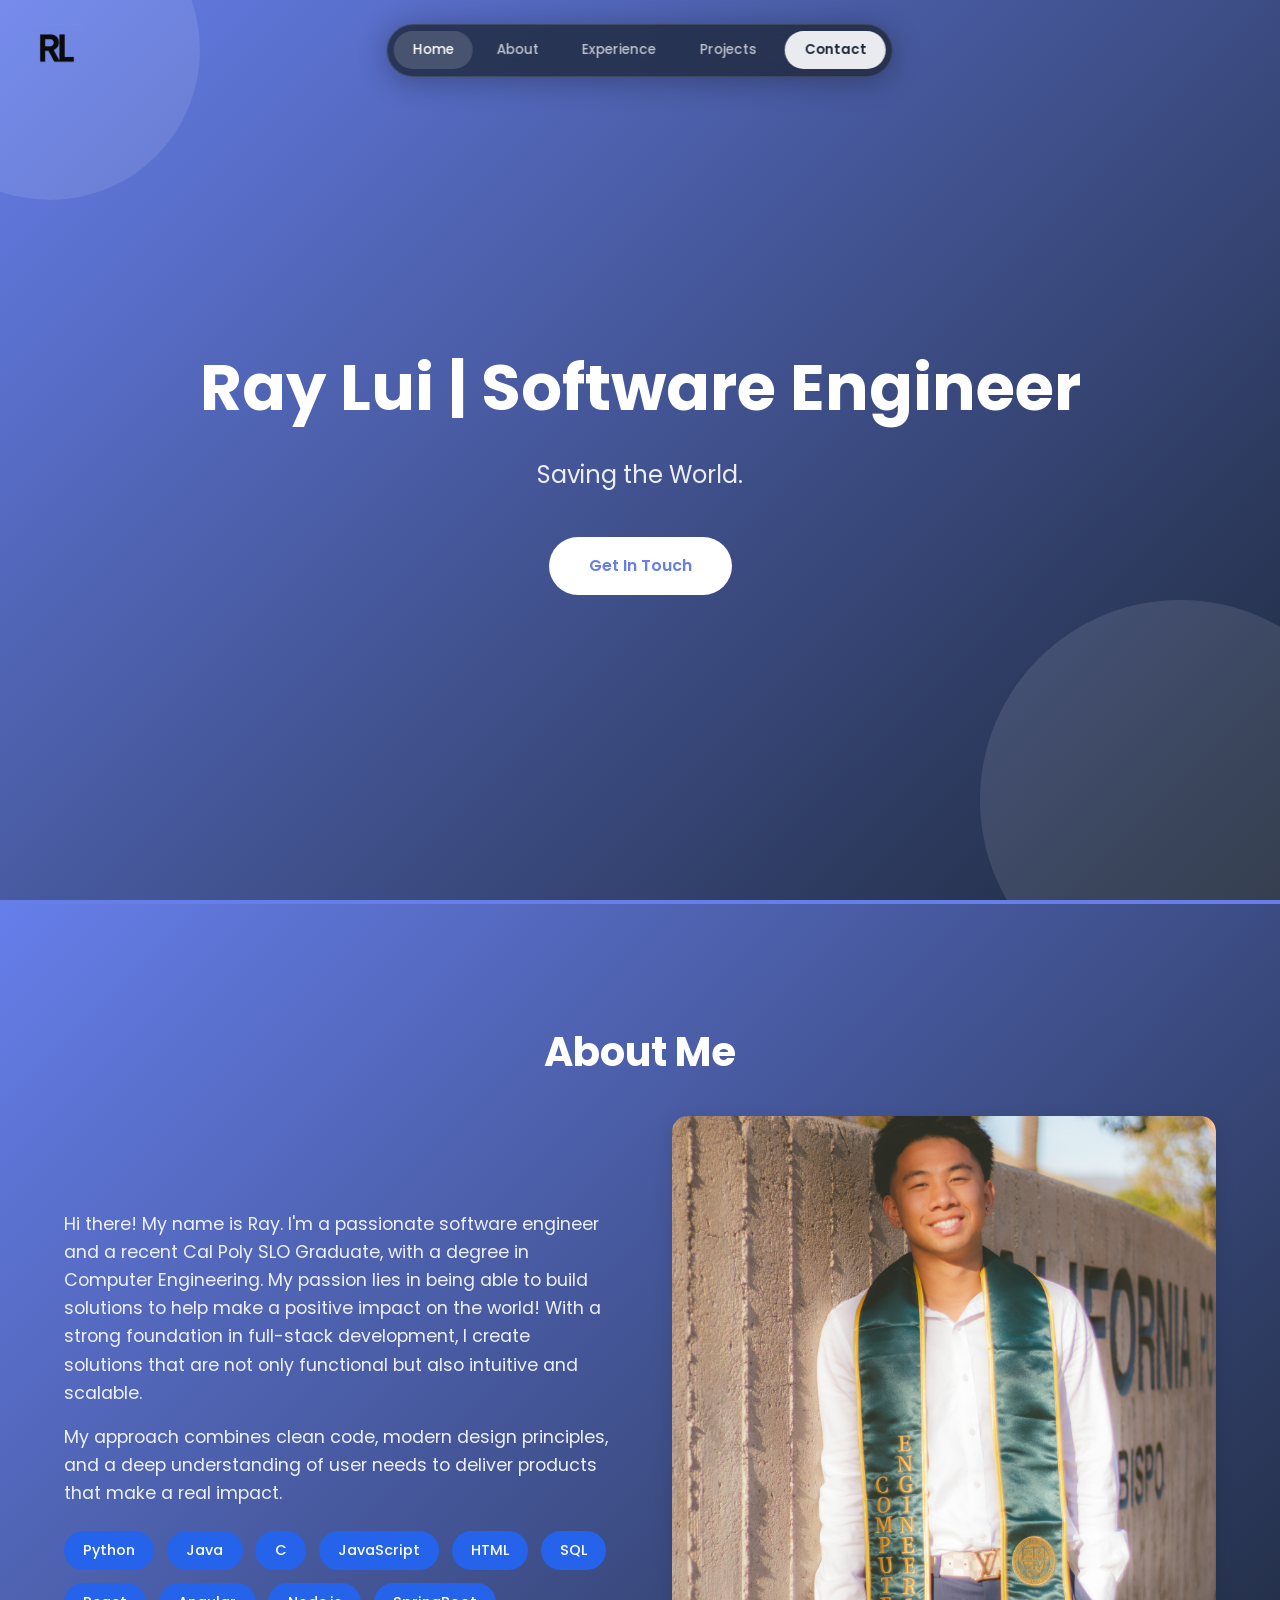
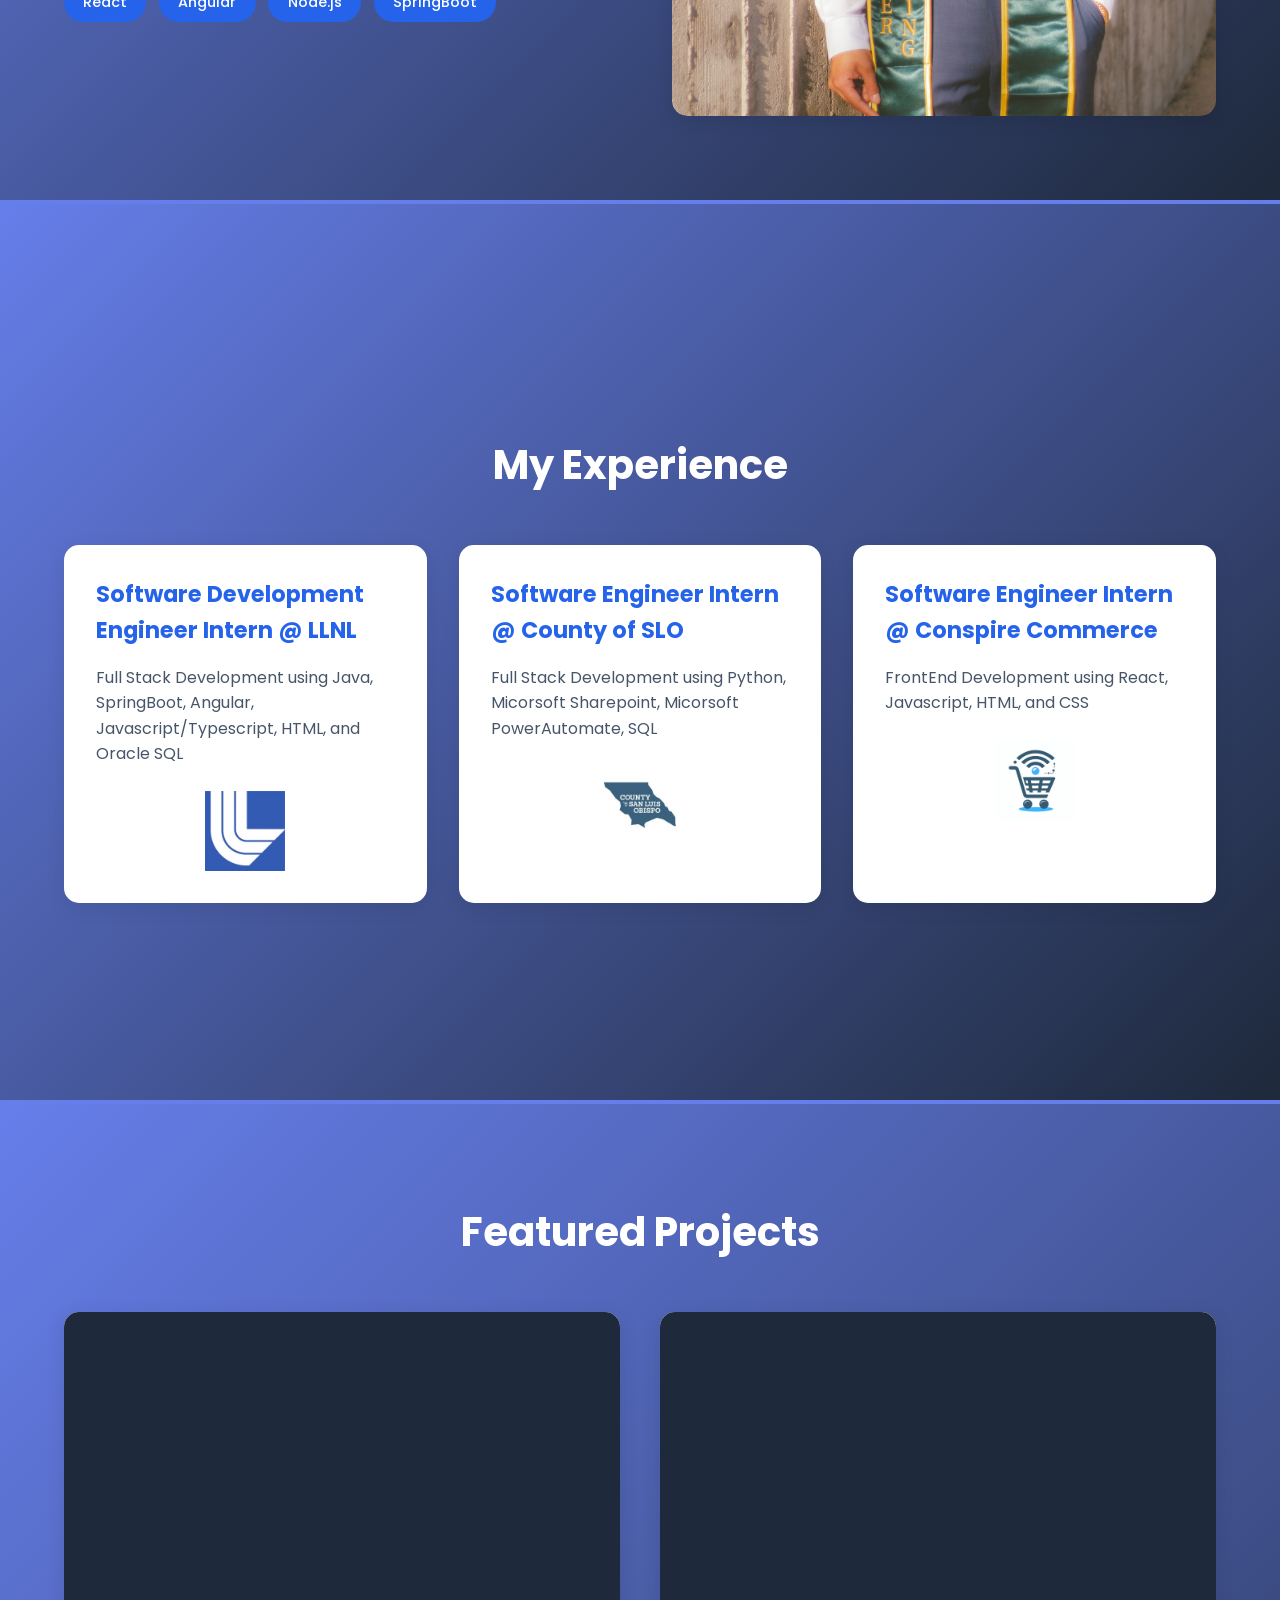
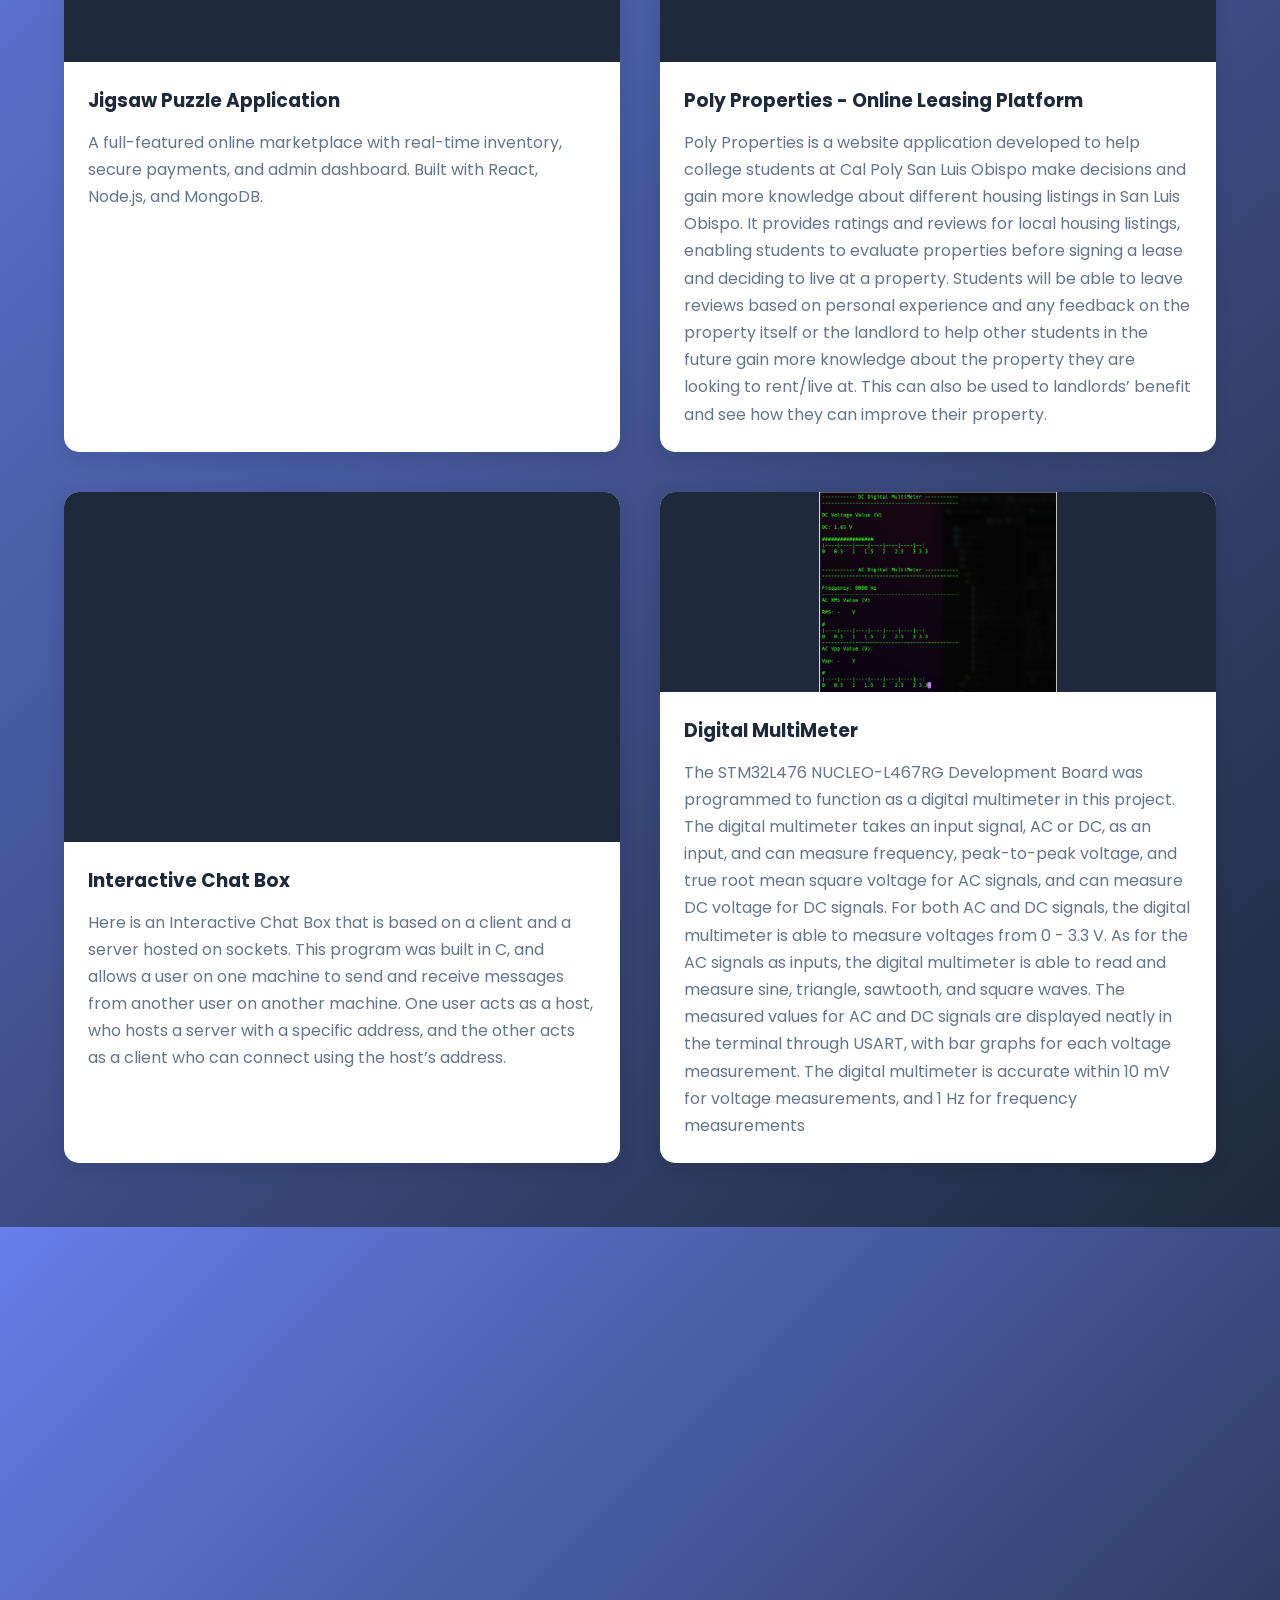
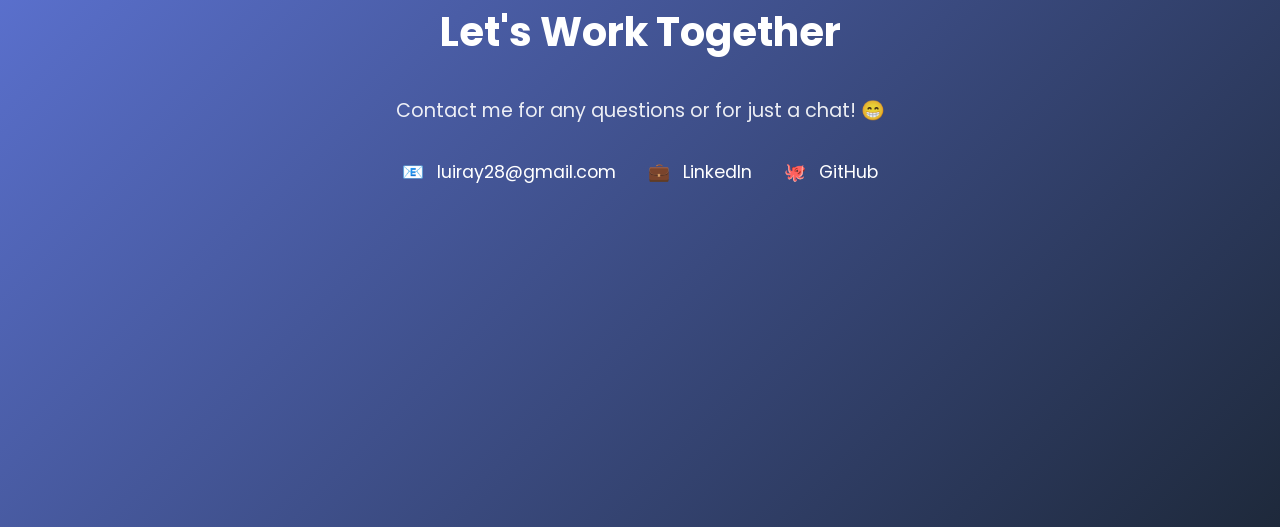
==== commit 7b6e4fe1: "Updated Projects" ====
--- a/frontEnd/homePage.html
+++ b/frontEnd/homePage.html
@@ -133,7 +133,17 @@
         <h2>Featured Projects</h2>
         <div class="projects-grid">
           <div class="project-card">
-            <div class="project-image">🚀</div>
+            <div class="project-video pdf-thumbnail">
+              <video autoplay loop muted playsinline>
+                <source src="videos/JigsawDemo.mp4" type="video/mp4" />
+                Your browser does not support the video tag.
+              </video>
+              <div class="pdf-hover-overlay">
+                <button class="view-pdf-btn" data-pdf="assets/Jigsaw.pdf">
+                  📄 View Report
+                </button>
+              </div>
+            </div>
             <div class="project-content">
               <h3>Jigsaw Puzzle Application</h3>
               <p>
@@ -144,40 +154,82 @@
             </div>
           </div>
           <div class="project-card">
-            <div class="project-image">📊</div>
+            <div class="project-video pdf-thumbnail">
+              <video autoplay loop muted playsinline>
+                <source src="videos/PolyPropertiesDemo.mp4" type="video/mp4" />
+                Your browser does not support the video tag.
+              </video>
+              <div class="pdf-hover-overlay">
+                <button
+                  class="view-pdf-btn"
+                  data-pdf="assets/PolyProperties.pdf"
+                >
+                  📄 View Report
+                </button>
+              </div>
+            </div>
             <div class="project-content">
               <h3>Poly Properties - Online Leasing Platform</h3>
               <p>
-                Real-time data visualization platform processing millions of
-                events. Features include custom reports, alerts, and team
-                collaboration tools.
+                Poly Properties is a website application developed to help
+                college students at Cal Poly San Luis Obispo make decisions and
+                gain more knowledge about different housing listings in San Luis
+                Obispo. It provides ratings and reviews for local housing
+                listings, enabling students to evaluate properties before
+                signing a lease and deciding to live at a property. Students
+                will be able to leave reviews based on personal experience and
+                any feedback on the property itself or the landlord to help
+                other students in the future gain more knowledge about the
+                property they are looking to rent/live at. This can also be used
+                to landlords’ benefit and see how they can improve their
+                property.
               </p>
             </div>
           </div>
           <div class="project-card">
             <div class="project-video">
-                <video autoplay loop muted playsinline>
-                  <source src="videos/ChatBox.mp4" type="video/mp4">
-                  Your browser does not support the video tag.
-                </video>
-              </div>
+              <video autoplay loop muted playsinline>
+                <source src="videos/ChatBox.mp4" type="video/mp4" />
+                Your browser does not support the video tag.
+              </video>
+            </div>
             <div class="project-content">
               <h3>Interactive Chat Box</h3>
               <p>
-                Intelligent chatbot leveraging natural language processing to
-                automate customer support. Reduced response time by 70% and
-                improved satisfaction.
+                Here is an Interactive Chat Box that is based on a client and a
+                server hosted on sockets. This program was built in C, and
+                allows a user on one machine to send and receive messages from
+                another user on another machine. One user acts as a host, who
+                hosts a server with a specific address, and the other acts as a
+                client who can connect using the host’s address.
               </p>
             </div>
           </div>
           <div class="project-card">
-            <div class="project-image">🤖</div>
+            <div class="project-image pdf-thumbnail">
+              <img src="images/DMM.png" alt="Digital MultiMeter" />
+              <div class="pdf-hover-overlay">
+                <button class="view-pdf-btn" data-pdf="assets/P2DMM.pdf">
+                  📄 View Report
+                </button>
+              </div>
+            </div>
             <div class="project-content">
               <h3>Digital MultiMeter</h3>
               <p>
-                Intelligent chatbot leveraging natural language processing to
-                automate customer support. Reduced response time by 70% and
-                improved satisfaction.
+                The STM32L476 NUCLEO-L467RG Development Board was programmed to
+                function as a digital multimeter in this project. The digital
+                multimeter takes an input signal, AC or DC, as an input, and can
+                measure frequency, peak-to-peak voltage, and true root mean
+                square voltage for AC signals, and can measure DC voltage for DC
+                signals. For both AC and DC signals, the digital multimeter is
+                able to measure voltages from 0 - 3.3 V. As for the AC signals
+                as inputs, the digital multimeter is able to read and measure
+                sine, triangle, sawtooth, and square waves. The measured values
+                for AC and DC signals are displayed neatly in the terminal
+                through USART, with bar graphs for each voltage measurement. The
+                digital multimeter is accurate within 10 mV for voltage
+                measurements, and 1 Hz for frequency measurements
               </p>
             </div>
           </div>
@@ -210,6 +262,14 @@
         </div>
       </div>
     </section>
+
+    <!-- PDF Modal -->
+    <div id="pdfModal" class="pdf-modal">
+      <div class="pdf-modal-content">
+        <span class="close-pdf-modal">&times;</span>
+        <iframe id="pdfFrame" src="" frameborder="0"></iframe>
+      </div>
+    </div>
 
     <!-- JavaScript for smooth scrolling and animations -->
     <script>
@@ -283,6 +343,47 @@
           })
         }
       })
+
+      // PDF modal functionality
+      const pdfModal = document.getElementById('pdfModal')
+      const pdfFrame = document.getElementById('pdfFrame')
+      const closePdfModal = document.querySelector('.close-pdf-modal')
+
+      // Open PDF modal
+      document.querySelectorAll('.view-pdf-btn').forEach((btn) => {
+        btn.addEventListener('click', function (e) {
+          e.stopPropagation() // Prevent card click
+          const pdfSrc = this.getAttribute('data-pdf')
+          pdfFrame.src = pdfSrc
+          pdfModal.style.display = 'block'
+          document.body.style.overflow = 'hidden' // Prevent background scrolling
+        })
+      })
+
+      // Close modal with X button
+      closePdfModal.addEventListener('click', () => {
+        pdfModal.style.display = 'none'
+        pdfFrame.src = ''
+        document.body.style.overflow = 'auto'
+      })
+
+      // Close modal when clicking outside
+      pdfModal.addEventListener('click', (e) => {
+        if (e.target === pdfModal) {
+          pdfModal.style.display = 'none'
+          pdfFrame.src = ''
+          document.body.style.overflow = 'auto'
+        }
+      })
+
+      // Close modal with Escape key
+      document.addEventListener('keydown', (e) => {
+        if (e.key === 'Escape' && pdfModal.style.display === 'block') {
+          pdfModal.style.display = 'none'
+          pdfFrame.src = ''
+          document.body.style.overflow = 'auto'
+        }
+      })
     </script>
   </body>
 </html>
--- a/frontEnd/css/style.css
+++ b/frontEnd/css/style.css
@@ -453,6 +453,190 @@
 }
 
 /* ===========================
+   PDF MODAL
+   =========================== */
+
+.pdf-thumbnail {
+  position: relative;
+  overflow: hidden;
+}
+
+.pdf-thumbnail img {
+  width: 100%;
+  height: 100%;
+  object-fit: cover;
+  transition: transform 0.3s;
+}
+
+.pdf-thumbnail {
+  position: relative;
+  overflow: hidden;
+}
+
+.pdf-thumbnail img {
+  width: 100%;
+  height: 100%;
+  object-fit: contain; /* Changed from 'cover' to 'contain' */
+  transition: transform 0.3s;
+  background: #1e293b; /* Optional: adds background color for any empty space */
+}
+
+/* ADD THIS NEW CODE HERE: */
+.pdf-hover-overlay {
+  position: absolute;
+  top: 0;
+  left: 0;
+  width: 100%;
+  height: 100%;
+  background: rgba(0, 0, 0, 0.7);
+  display: flex;
+  align-items: center;
+  justify-content: center;
+  opacity: 0;
+  transition: opacity 0.3s;
+}
+
+.pdf-thumbnail:hover .pdf-hover-overlay {
+  opacity: 1;
+}
+
+.pdf-thumbnail:hover img {
+  transform: scale(1.05);
+}
+
+/* THEN UPDATE YOUR .view-pdf-btn TO THIS: */
+.view-pdf-btn {
+  background: rgba(255, 255, 255, 0.95);
+  color: #1e293b;
+  border: none;
+  padding: 1rem 2rem;
+  border-radius: 50px;
+  font-weight: 600;
+  font-size: 1rem;
+  cursor: pointer;
+  transition: all 0.3s;
+  box-shadow: 0 4px 15px rgba(0, 0, 0, 0.2);
+  transform: translateY(10px);
+}
+
+.pdf-thumbnail:hover .view-pdf-btn {
+  transform: translateY(0);
+}
+
+.view-pdf-btn:hover {
+  background: white;
+  transform: translateY(-3px);
+  box-shadow: 0 6px 20px rgba(0, 0, 0, 0.3);
+}
+
+/* .view-pdf-btn {
+  position: absolute;
+  top: 50%;
+  left: 50%;
+  transform: translate(-50%, -50%);
+  background: rgba(255, 255, 255, 0.95);
+  color: #1e293b;
+  border: none;
+  padding: 1rem 2rem;
+  border-radius: 50px;
+  font-weight: 600;
+  font-size: 1rem;
+  cursor: pointer;
+  transition: all 0.3s;
+  box-shadow: 0 4px 15px rgba(0, 0, 0, 0.2);
+} */
+
+.view-pdf-btn:hover {
+  background: white;
+  transform: translate(-50%, -50%) scale(1.05);
+  box-shadow: 0 6px 20px rgba(0, 0, 0, 0.3);
+}
+
+.pdf-modal {
+  display: none;
+  position: fixed;
+  z-index: 2000;
+  left: 0;
+  top: 0;
+  width: 100%;
+  height: 100%;
+  background: rgba(0, 0, 0, 0.95);
+  animation: fadeIn 0.3s;
+}
+
+.pdf-modal-content {
+  position: relative;
+  margin: 2% auto;
+  width: 90%;
+  height: 90%;
+  max-width: 1200px;
+  animation: slideIn 0.3s;
+}
+
+.pdf-modal-content iframe {
+  width: 100%;
+  height: 100%;
+  border: none;
+  border-radius: 10px;
+  background: white;
+}
+
+.close-pdf-modal {
+  position: absolute;
+  top: -50px;
+  right: 10px;
+  color: white;
+  font-size: 45px;
+  font-weight: bold;
+  cursor: pointer;
+  z-index: 2001;
+  transition: color 0.3s;
+}
+
+.close-pdf-modal:hover {
+  color: #ccc;
+}
+
+@keyframes fadeIn {
+  from {
+    opacity: 0;
+  }
+  to {
+    opacity: 1;
+  }
+}
+
+@keyframes slideIn {
+  from {
+    transform: translateY(-50px);
+    opacity: 0;
+  }
+  to {
+    transform: translateY(0);
+    opacity: 1;
+  }
+}
+
+/* Mobile responsive */
+@media (max-width: 768px) {
+  .pdf-modal-content {
+    width: 95%;
+    height: 85%;
+    margin: 5% auto;
+  }
+
+  .close-pdf-modal {
+    top: -40px;
+    font-size: 35px;
+  }
+
+  .view-pdf-btn {
+    padding: 0.8rem 1.5rem;
+    font-size: 0.9rem;
+  }
+}
+
+/* ===========================
    STATS SECTION
    =========================== */
 .stats {
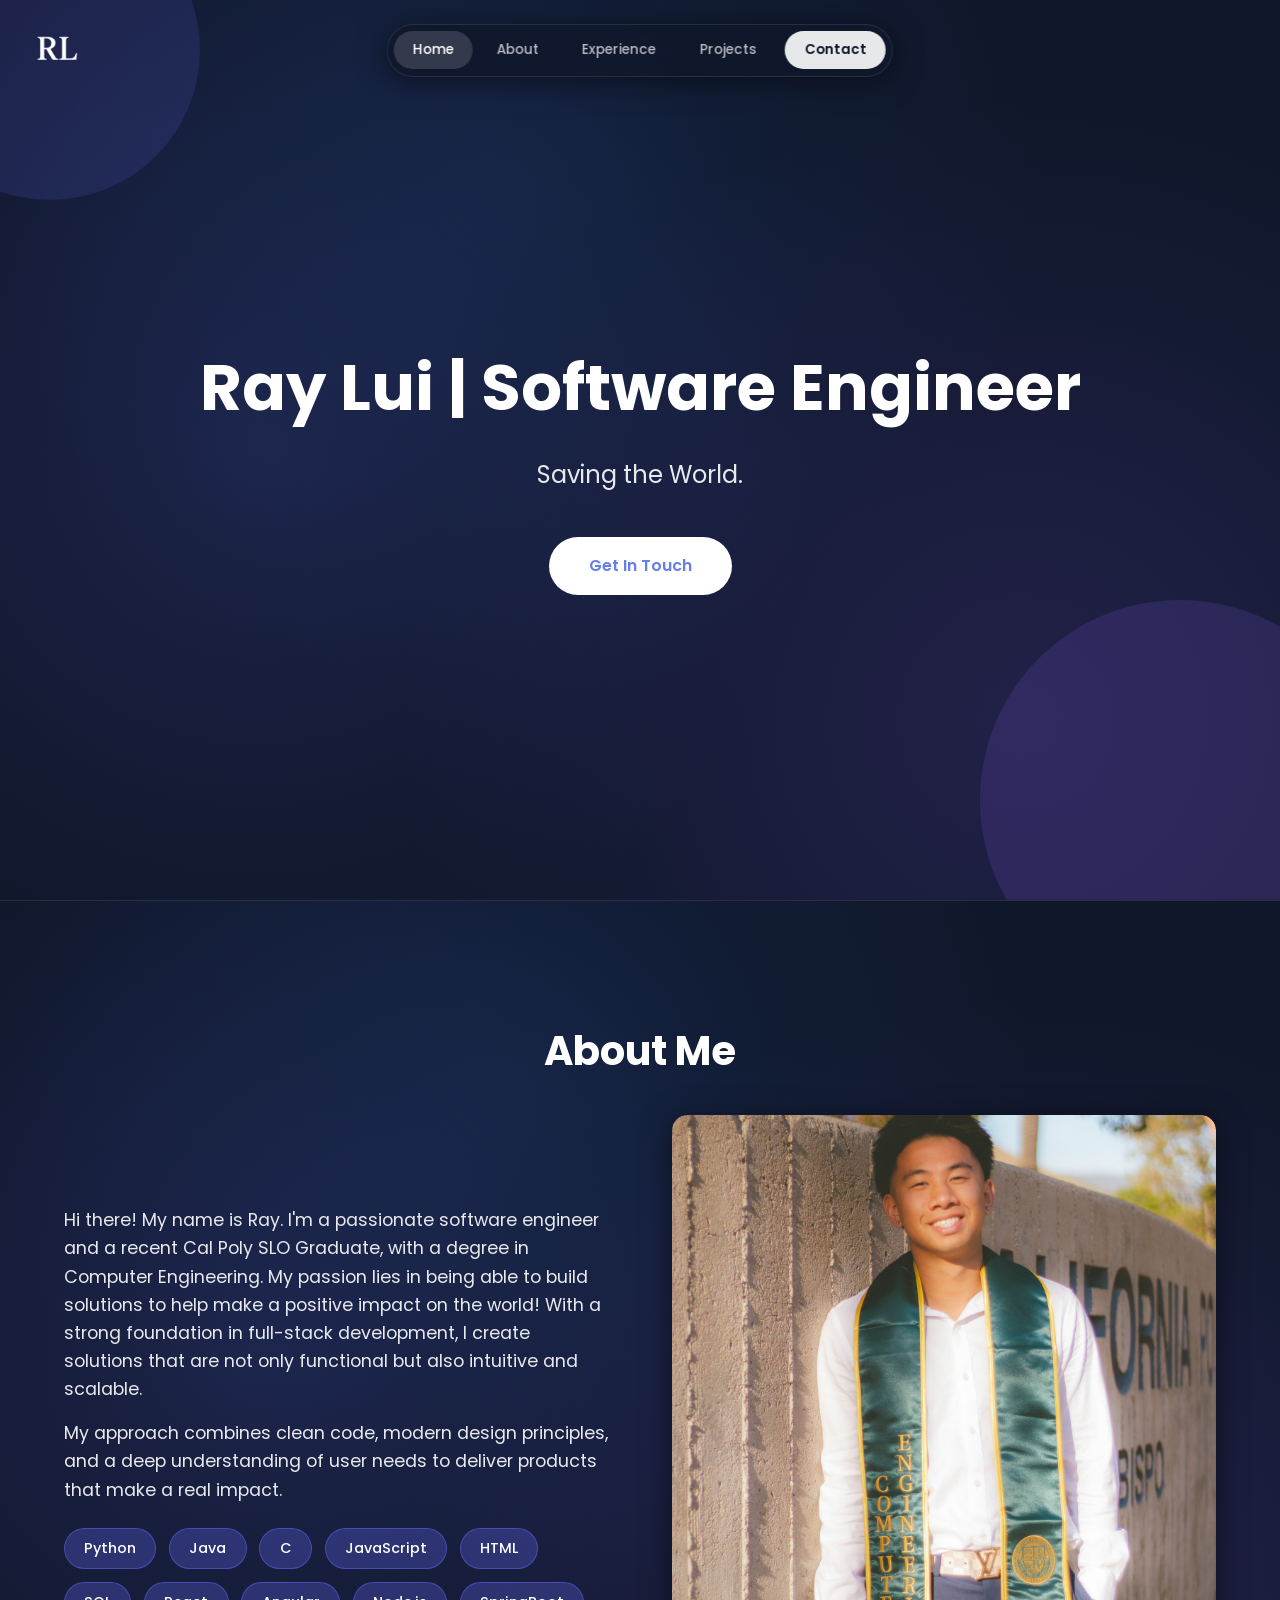
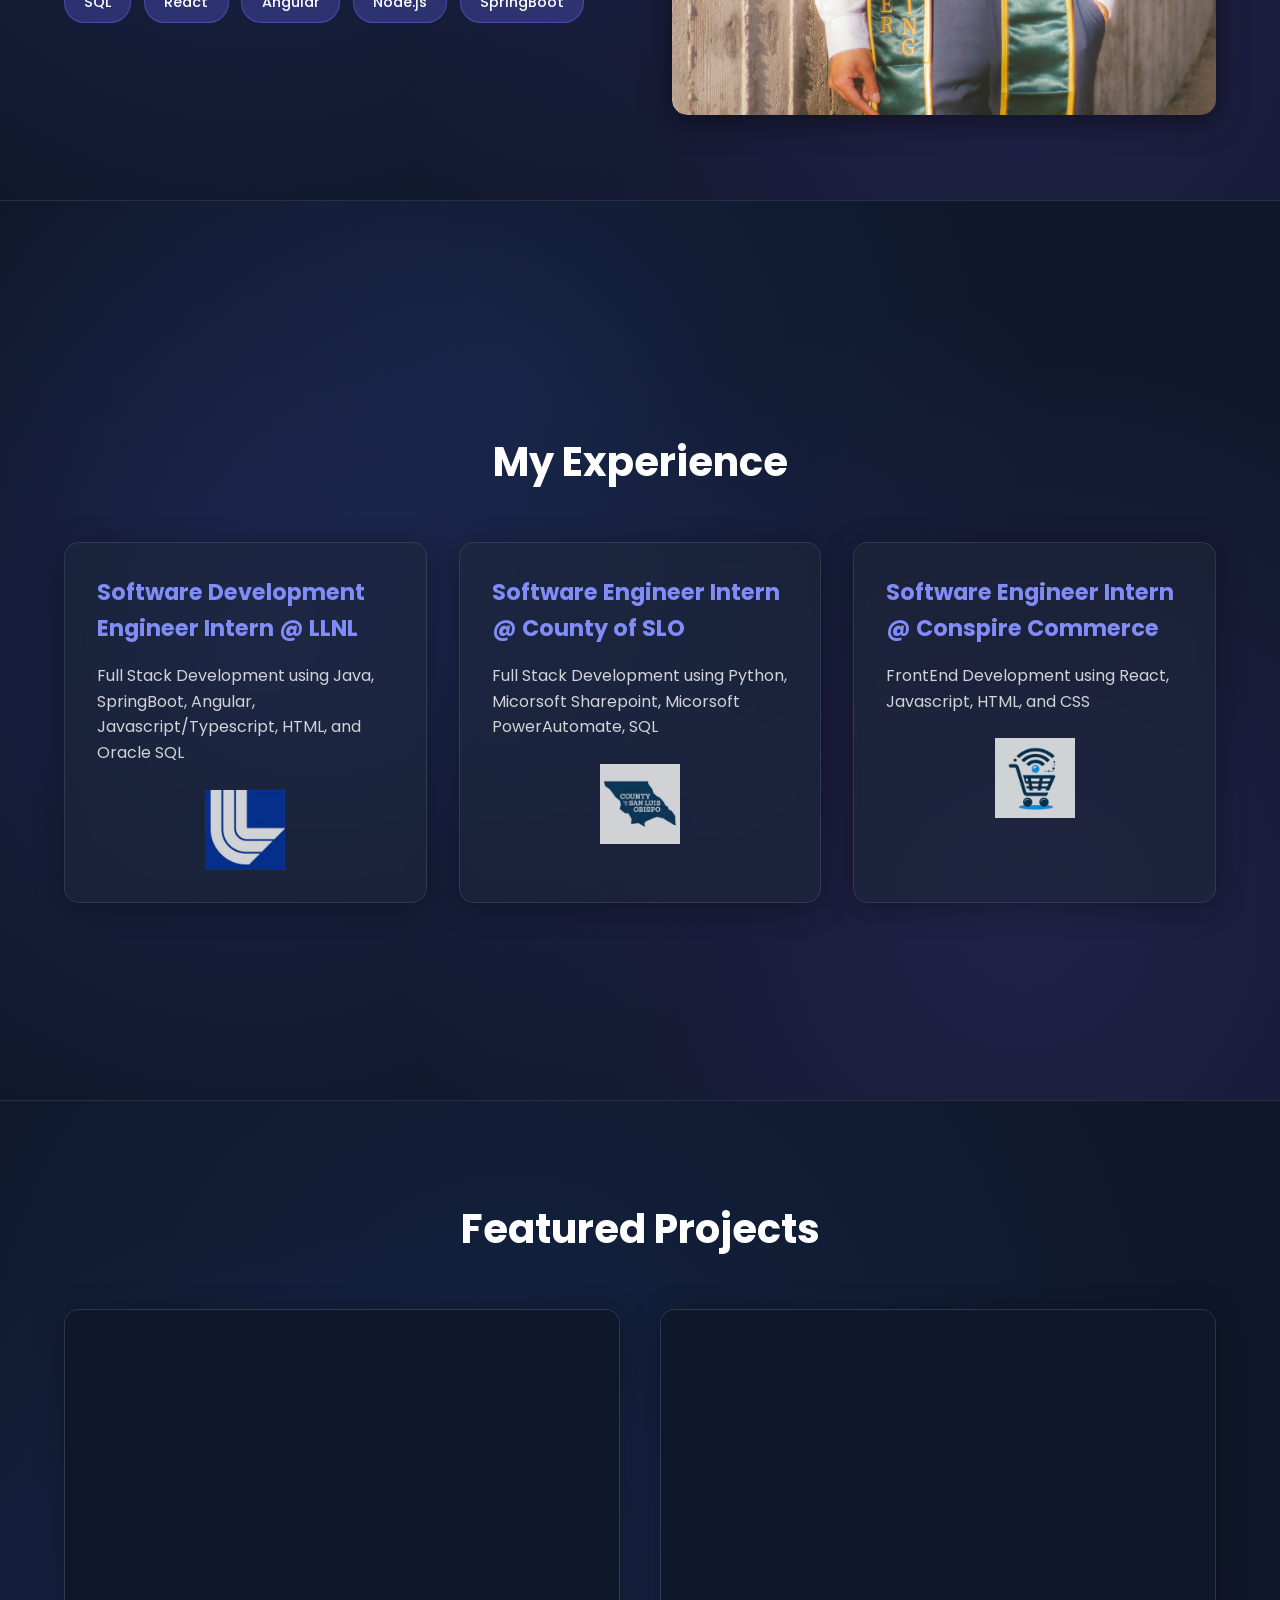
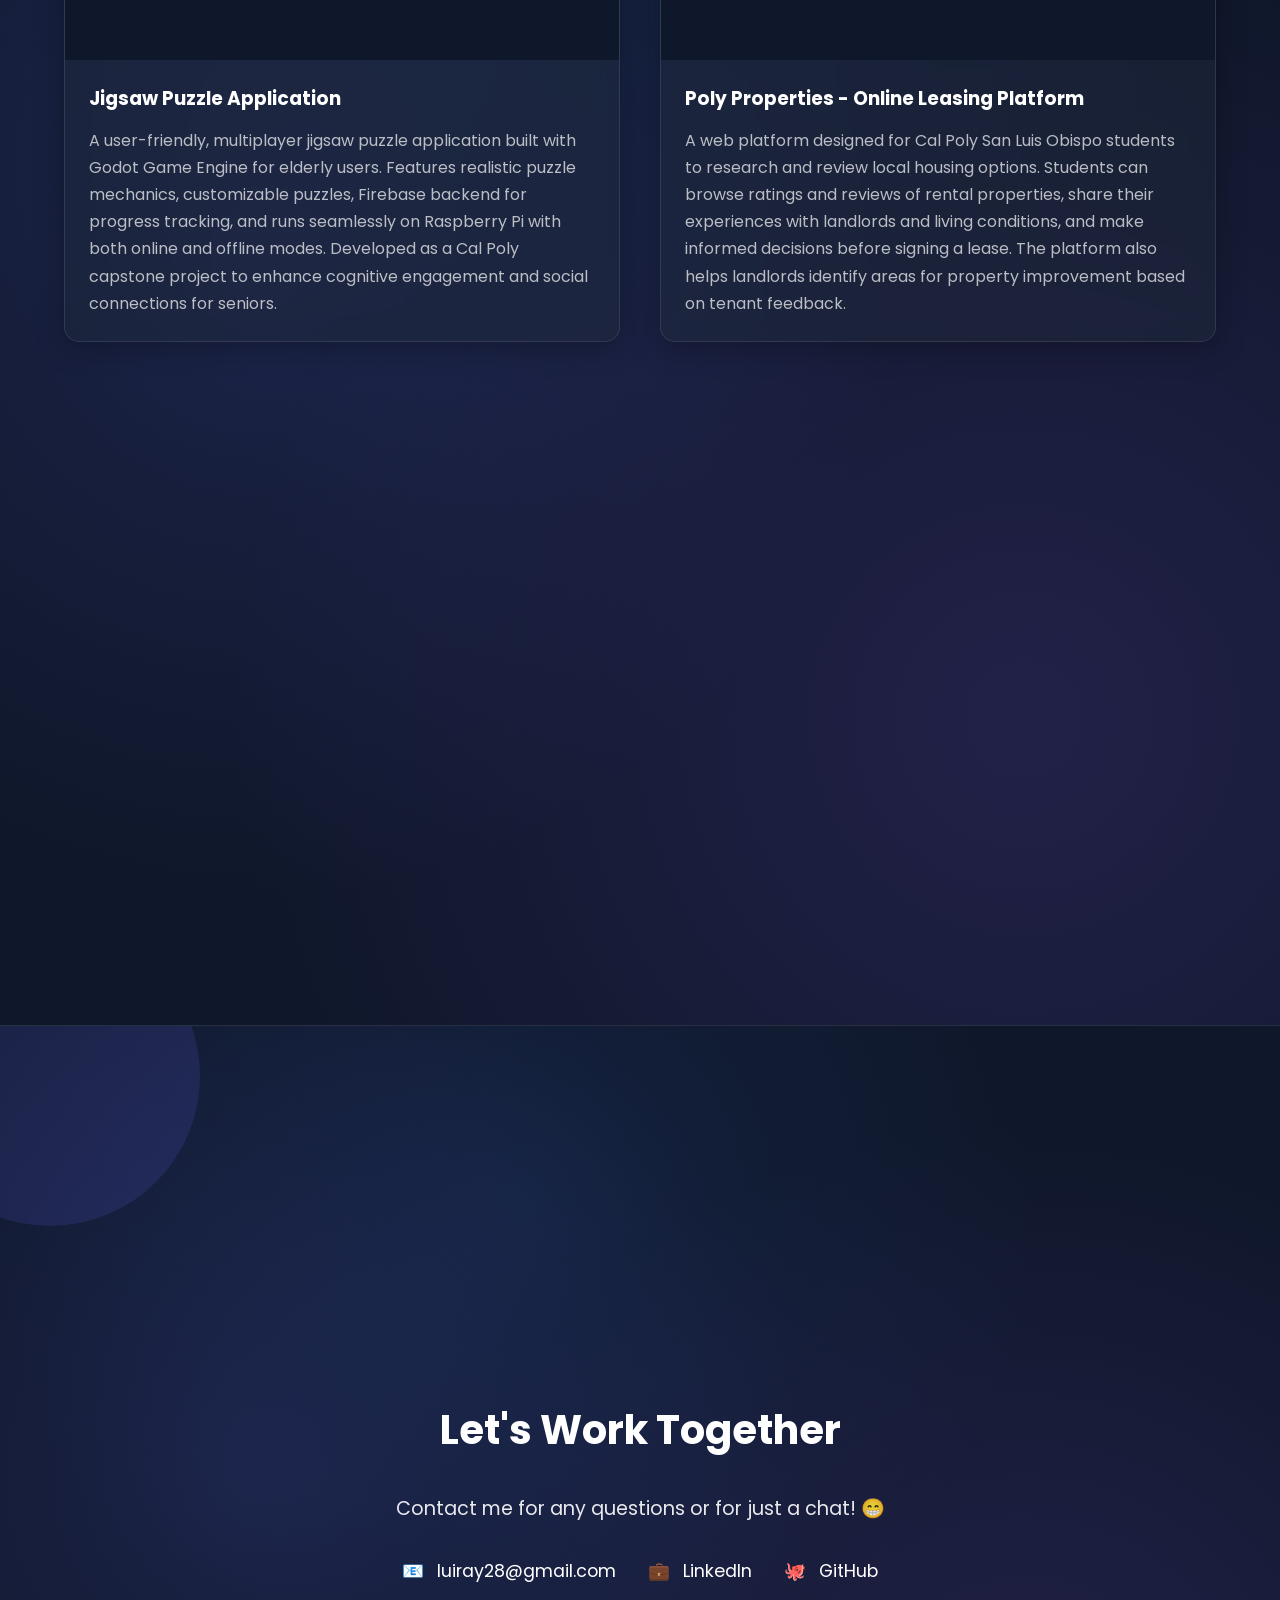
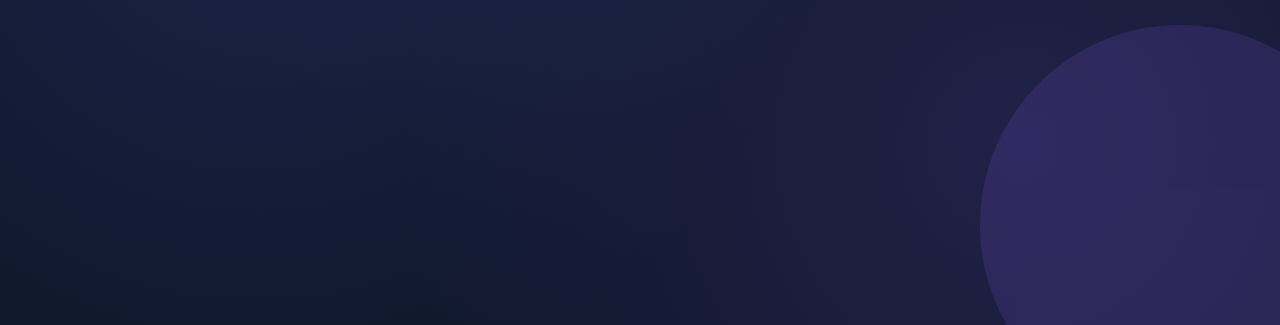
==== commit 2ad3203b: "Final Touches" ====
--- a/frontEnd/homePage.html
+++ b/frontEnd/homePage.html
@@ -19,7 +19,7 @@
   <body>
     <div class="logo-container">
       <a href="#home">
-        <img src="images/RL_Logo2.png" alt="Your Logo" class="site-logo" />
+        <img src="images/Logo_White.png" alt="Your Logo" class="site-logo" />
       </a>
     </div>
     <!-- Navigation -->
@@ -147,9 +147,13 @@
             <div class="project-content">
               <h3>Jigsaw Puzzle Application</h3>
               <p>
-                A full-featured online marketplace with real-time inventory,
-                secure payments, and admin dashboard. Built with React, Node.js,
-                and MongoDB.
+                A user-friendly, multiplayer jigsaw puzzle application built
+                with Godot Game Engine for elderly users. Features realistic
+                puzzle mechanics, customizable puzzles, Firebase backend for
+                progress tracking, and runs seamlessly on Raspberry Pi with both
+                online and offline modes. Developed as a Cal Poly capstone
+                project to enhance cognitive engagement and social connections
+                for seniors.
               </p>
             </div>
           </div>
@@ -171,18 +175,13 @@
             <div class="project-content">
               <h3>Poly Properties - Online Leasing Platform</h3>
               <p>
-                Poly Properties is a website application developed to help
-                college students at Cal Poly San Luis Obispo make decisions and
-                gain more knowledge about different housing listings in San Luis
-                Obispo. It provides ratings and reviews for local housing
-                listings, enabling students to evaluate properties before
-                signing a lease and deciding to live at a property. Students
-                will be able to leave reviews based on personal experience and
-                any feedback on the property itself or the landlord to help
-                other students in the future gain more knowledge about the
-                property they are looking to rent/live at. This can also be used
-                to landlords’ benefit and see how they can improve their
-                property.
+                A web platform designed for Cal Poly San Luis Obispo students to
+                research and review local housing options. Students can browse
+                ratings and reviews of rental properties, share their
+                experiences with landlords and living conditions, and make
+                informed decisions before signing a lease. The platform also
+                helps landlords identify areas for property improvement based on
+                tenant feedback.
               </p>
             </div>
           </div>
@@ -196,12 +195,11 @@
             <div class="project-content">
               <h3>Interactive Chat Box</h3>
               <p>
-                Here is an Interactive Chat Box that is based on a client and a
-                server hosted on sockets. This program was built in C, and
-                allows a user on one machine to send and receive messages from
-                another user on another machine. One user acts as a host, who
-                hosts a server with a specific address, and the other acts as a
-                client who can connect using the host’s address.
+                A real-time chat application built in C using socket
+                programming. The application allows two users on separate
+                machines to communicate through a client-server model, where one
+                user hosts the server and the other connects as a client to
+                exchange messages.
               </p>
             </div>
           </div>
@@ -217,19 +215,13 @@
             <div class="project-content">
               <h3>Digital MultiMeter</h3>
               <p>
-                The STM32L476 NUCLEO-L467RG Development Board was programmed to
-                function as a digital multimeter in this project. The digital
-                multimeter takes an input signal, AC or DC, as an input, and can
-                measure frequency, peak-to-peak voltage, and true root mean
-                square voltage for AC signals, and can measure DC voltage for DC
-                signals. For both AC and DC signals, the digital multimeter is
-                able to measure voltages from 0 - 3.3 V. As for the AC signals
-                as inputs, the digital multimeter is able to read and measure
-                sine, triangle, sawtooth, and square waves. The measured values
-                for AC and DC signals are displayed neatly in the terminal
-                through USART, with bar graphs for each voltage measurement. The
-                digital multimeter is accurate within 10 mV for voltage
-                measurements, and 1 Hz for frequency measurements
+                A digital multimeter implementation using the STM32L476
+                NUCLEO-L467RG Development Board. The system measures AC and DC
+                voltages (0-3.3V), frequency, peak-to-peak voltage, and true RMS
+                voltage for various waveforms including sine, triangle,
+                sawtooth, and square waves. Measurements are displayed via USART
+                terminal with visual bar graphs, achieving accuracy within 10mV
+                for voltage and 1Hz for frequency.
               </p>
             </div>
           </div>
@@ -239,6 +231,7 @@
 
     <!-- Contact Section -->
     <section id="contact" class="contact">
+      <div class="particles"></div>
       <div class="container">
         <h2>Let's Work Together</h2>
         <p style="font-size: 1.2rem; margin-bottom: 2rem; opacity: 0.9">
--- a/frontEnd/css/style.css
+++ b/frontEnd/css/style.css
@@ -13,6 +13,7 @@
   line-height: 1.6;
   color: #333;
   overflow-x: hidden;
+  background: #0f172a; /* Dark base background */
 }
 
 .container {
@@ -26,18 +27,70 @@
   display: flex;
   align-items: center;
   justify-content: center;
+  position: relative;
 }
 
 h2 {
   font-size: 2.5rem;
   margin-bottom: 2rem;
-  color: #1e293b;
+  color: #ffffff;
   text-align: center;
 }
 
 /* ===========================
-   LOGO
-   =========================== */
+     ANIMATED BACKGROUND
+     =========================== */
+section::before {
+  content: '';
+  position: absolute;
+  top: 0;
+  left: 0;
+  width: 100%;
+  height: 100%;
+  background: radial-gradient(
+      circle at 20% 50%,
+      rgba(99, 102, 241, 0.15) 0%,
+      transparent 50%
+    ),
+    radial-gradient(
+      circle at 80% 80%,
+      rgba(139, 92, 246, 0.15) 0%,
+      transparent 50%
+    ),
+    radial-gradient(
+      circle at 40% 20%,
+      rgba(59, 130, 246, 0.1) 0%,
+      transparent 50%
+    );
+  animation: backgroundShift 15s ease-in-out infinite;
+  z-index: 0;
+}
+
+@keyframes backgroundShift {
+  0%,
+  100% {
+    opacity: 1;
+    transform: scale(1) translate(0, 0);
+  }
+  33% {
+    opacity: 0.8;
+    transform: scale(1.1) translate(5%, -5%);
+  }
+  66% {
+    opacity: 0.9;
+    transform: scale(1.05) translate(-5%, 5%);
+  }
+}
+
+/* Ensure content is above background */
+.container {
+  position: relative;
+  z-index: 1;
+}
+
+/* ===========================
+     LOGO
+     =========================== */
 
 /* Logo in top left */
 .logo-container {
@@ -59,8 +112,8 @@
 }
 
 /* ===========================
-   NAVIGATION - SMALLER PILL STYLE
-   =========================== */
+     NAVIGATION - SMALLER PILL STYLE
+     =========================== */
 nav {
   position: fixed;
   top: 1.5rem;
@@ -74,12 +127,12 @@
   display: flex;
   align-items: center;
   gap: 0.3rem;
-  background: rgba(30, 41, 59, 0.8);
+  background: rgba(15, 23, 42, 0.8);
   backdrop-filter: blur(20px);
   -webkit-backdrop-filter: blur(20px);
   padding: 0.4rem;
   border-radius: 100px;
-  box-shadow: 0 4px 30px rgba(0, 0, 0, 0.3);
+  box-shadow: 0 4px 30px rgba(0, 0, 0, 0.5);
   border: 1px solid rgba(255, 255, 255, 0.1);
 }
 
@@ -108,7 +161,7 @@
   padding: 0.5rem 1.2rem;
   border-radius: 100px;
   text-decoration: none;
-  color: #1e293b;
+  color: #0f172a;
   background: rgba(255, 255, 255, 0.9);
   font-weight: 600;
   font-size: 0.85rem;
@@ -123,10 +176,10 @@
 }
 
 /* ===========================
-   HERO SECTION
-   =========================== */
+     HERO SECTION
+     =========================== */
 .hero {
-  background: linear-gradient(135deg, #667eea 0%, #1e293b 100%);
+  background: transparent;
   color: white;
   text-align: center;
   flex-direction: column;
@@ -156,8 +209,8 @@
   width: 300px;
   height: 300px;
   border-radius: 50%;
-  background: rgba(255, 255, 255, 0.1);
-  animation: float 6s infinite ease-in-out; /* Changed from 15s to 6s */
+  background: rgba(99, 102, 241, 0.15);
+  animation: float 6s infinite ease-in-out;
 }
 
 .particles::before {
@@ -169,9 +222,10 @@
 .particles::after {
   bottom: -100px;
   right: -100px;
-  animation-delay: 3s; /* Changed from 7s to 3s */
+  animation-delay: 3s;
   width: 400px;
   height: 400px;
+  background: rgba(139, 92, 246, 0.15);
 }
 
 @keyframes float {
@@ -229,13 +283,13 @@
     width: 0;
   }
   30% {
-    width: 17ch; /* Takes 3 seconds to type (slower ✅) */
+    width: 17ch;
   }
   70% {
-    width: 17ch; /* Holds for 4 seconds */
+    width: 17ch;
   }
   85% {
-    width: 0; /* Deletes in 1.5 seconds */
+    width: 0;
   }
   100% {
     width: 0;
@@ -253,11 +307,11 @@
 }
 
 /* ===========================
-   ABOUT SECTION
-   =========================== */
+     ABOUT SECTION
+     =========================== */
 .about {
-  background: linear-gradient(135deg, #667eea 0%, #1e293b 100%);
-  border-top: 4px solid #667eea;
+  background: transparent;
+  border-top: 1px solid rgba(255, 255, 255, 0.1);
 }
 
 .about h2 {
@@ -273,7 +327,7 @@
 
 .about-text p {
   font-size: 1.1rem;
-  color: rgba(255, 255, 255, 0.9); /* White text */
+  color: rgba(255, 255, 255, 0.9);
   margin-bottom: 1rem;
 }
 
@@ -285,20 +339,21 @@
 }
 
 .skill-tag {
-  background: #2563eb;
+  background: rgba(99, 102, 241, 0.3);
   color: white;
   padding: 0.5rem 1.2rem;
   border-radius: 25px;
   font-size: 0.9rem;
   font-weight: 500;
+  border: 1px solid rgba(99, 102, 241, 0.5);
 }
 
 .about-image {
   width: 100%;
-  height: 600px; /* Nice and tall! */
+  height: 600px;
   border-radius: 15px;
   overflow: hidden;
-  box-shadow: 0 5px 20px rgba(0, 0, 0, 0.1);
+  box-shadow: 0 5px 30px rgba(0, 0, 0, 0.5);
 }
 
 .about-image img {
@@ -310,12 +365,12 @@
 }
 
 /* ===========================
-   EXPERIENCE SECTION
-   =========================== */
+     EXPERIENCE SECTION
+     =========================== */
 
 #experience {
-  background: linear-gradient(135deg, #667eea 0%, #1e293b 100%);
-  border-top: 4px solid #667eea;
+  background: transparent;
+  border-top: 1px solid rgba(255, 255, 255, 0.1);
 }
 
 #experience h2 {
@@ -330,26 +385,29 @@
 }
 
 .service-card {
-  background: white;
+  background: rgba(30, 41, 59, 0.5);
+  backdrop-filter: blur(10px);
   padding: 2rem;
   border-radius: 15px;
-  box-shadow: 0 5px 20px rgba(0, 0, 0, 0.08);
+  box-shadow: 0 5px 30px rgba(0, 0, 0, 0.3);
   transition: transform 0.3s, box-shadow 0.3s;
+  border: 1px solid rgba(255, 255, 255, 0.1);
 }
 
 .service-card:hover {
   transform: translateY(-10px);
-  box-shadow: 0 15px 40px rgba(0, 0, 0, 0.15);
+  box-shadow: 0 15px 40px rgba(0, 0, 0, 0.5);
+  border-color: rgba(99, 102, 241, 0.5);
 }
 
 .service-card h3 {
-  color: #2563eb;
+  color: #818cf8;
   margin-bottom: 1rem;
   font-size: 1.4rem;
 }
 
 .service-card p {
-  color: #475569; /* Make sure text is dark on white cards */
+  color: rgba(255, 255, 255, 0.8);
 }
 
 .company-logo {
@@ -372,12 +430,12 @@
 }
 
 /* ===========================
-   PROJECTS SECTION
-   =========================== */
+     PROJECTS SECTION
+     =========================== */
 
 #projects {
-  background: linear-gradient(135deg, #667eea 0%, #1e293b 100%);
-  border-top: 4px solid #667eea;
+  background: transparent;
+  border-top: 1px solid rgba(255, 255, 255, 0.1);
 }
 
 #projects h2 {
@@ -386,7 +444,7 @@
 
 .projects-grid {
   display: grid;
-  grid-template-columns: repeat(2, 1fr); /* 2 columns */
+  grid-template-columns: repeat(2, 1fr);
   gap: 2.5rem;
   margin-top: 3rem;
 }
@@ -399,21 +457,28 @@
 }
 
 .project-card {
-  background: white;
+  background: rgba(30, 41, 59, 0.5);
+  backdrop-filter: blur(10px);
   border-radius: 15px;
   overflow: hidden;
-  box-shadow: 0 5px 20px rgba(0, 0, 0, 0.1);
+  box-shadow: 0 5px 30px rgba(0, 0, 0, 0.3);
   transition: transform 0.3s;
+  border: 1px solid rgba(255, 255, 255, 0.1);
 }
 
 .project-card:hover {
   transform: scale(1.03);
+  border-color: rgba(99, 102, 241, 0.5);
 }
 
 .project-image {
   width: 100%;
   height: 200px;
-  background: linear-gradient(135deg, #667eea 0%, #764ba2 100%);
+  background: linear-gradient(
+    135deg,
+    rgba(99, 102, 241, 0.3) 0%,
+    rgba(118, 75, 162, 0.3) 100%
+  );
   display: flex;
   align-items: center;
   justify-content: center;
@@ -426,19 +491,19 @@
 }
 
 .project-content h3 {
-  color: #1e293b;
+  color: #ffffff;
   margin-bottom: 0.8rem;
 }
 
 .project-content p {
-  color: #64748b;
+  color: rgba(255, 255, 255, 0.7);
   line-height: 1.7;
 }
 
 .project-video {
   width: 100%;
   height: 350px;
-  background: #1e293b;
+  background: #0f172a;
   overflow: hidden;
   position: relative;
   display: flex;
@@ -449,12 +514,12 @@
 .project-video video {
   width: 100%;
   height: 100%;
-  object-fit: contain; /* Changed from 'cover' to 'contain' */
-}
-
-/* ===========================
-   PDF MODAL
-   =========================== */
+  object-fit: contain;
+}
+
+/* ===========================
+     PDF MODAL
+     =========================== */
 
 .pdf-thumbnail {
   position: relative;
@@ -464,24 +529,11 @@
 .pdf-thumbnail img {
   width: 100%;
   height: 100%;
-  object-fit: cover;
+  object-fit: contain;
   transition: transform 0.3s;
-}
-
-.pdf-thumbnail {
-  position: relative;
-  overflow: hidden;
-}
-
-.pdf-thumbnail img {
-  width: 100%;
-  height: 100%;
-  object-fit: contain; /* Changed from 'cover' to 'contain' */
-  transition: transform 0.3s;
-  background: #1e293b; /* Optional: adds background color for any empty space */
-}
-
-/* ADD THIS NEW CODE HERE: */
+  background: #0f172a;
+}
+
 .pdf-hover-overlay {
   position: absolute;
   top: 0;
@@ -504,10 +556,9 @@
   transform: scale(1.05);
 }
 
-/* THEN UPDATE YOUR .view-pdf-btn TO THIS: */
 .view-pdf-btn {
   background: rgba(255, 255, 255, 0.95);
-  color: #1e293b;
+  color: #0f172a;
   border: none;
   padding: 1rem 2rem;
   border-radius: 50px;
@@ -526,29 +577,6 @@
 .view-pdf-btn:hover {
   background: white;
   transform: translateY(-3px);
-  box-shadow: 0 6px 20px rgba(0, 0, 0, 0.3);
-}
-
-/* .view-pdf-btn {
-  position: absolute;
-  top: 50%;
-  left: 50%;
-  transform: translate(-50%, -50%);
-  background: rgba(255, 255, 255, 0.95);
-  color: #1e293b;
-  border: none;
-  padding: 1rem 2rem;
-  border-radius: 50px;
-  font-weight: 600;
-  font-size: 1rem;
-  cursor: pointer;
-  transition: all 0.3s;
-  box-shadow: 0 4px 15px rgba(0, 0, 0, 0.2);
-} */
-
-.view-pdf-btn:hover {
-  background: white;
-  transform: translate(-50%, -50%) scale(1.05);
   box-shadow: 0 6px 20px rgba(0, 0, 0, 0.3);
 }
 
@@ -637,20 +665,13 @@
 }
 
 /* ===========================
-   STATS SECTION
-   =========================== */
-.stats {
-  background: #1e293b;
-  color: white;
-}
-
-/* ===========================
-   CONTACT SECTION
-   =========================== */
+     CONTACT SECTION
+     =========================== */
 .contact {
-  background: linear-gradient(135deg, #667eea 0%, #1e293b 100%);
+  background: transparent;
   color: white;
   text-align: center;
+  border-top: 1px solid rgba(255, 255, 255, 0.1);
 }
 
 .contact h2 {
@@ -683,8 +704,8 @@
 }
 
 /* ===========================
-   ANIMATIONS
-   =========================== */
+     ANIMATIONS
+     =========================== */
 @keyframes fadeInUp {
   from {
     opacity: 0;
@@ -697,8 +718,8 @@
 }
 
 /* ===========================
-   RESPONSIVE STYLES
-   =========================== */
+     RESPONSIVE STYLES
+     =========================== */
 @media (max-width: 768px) {
   .hero h1 {
     font-size: 2.5rem;
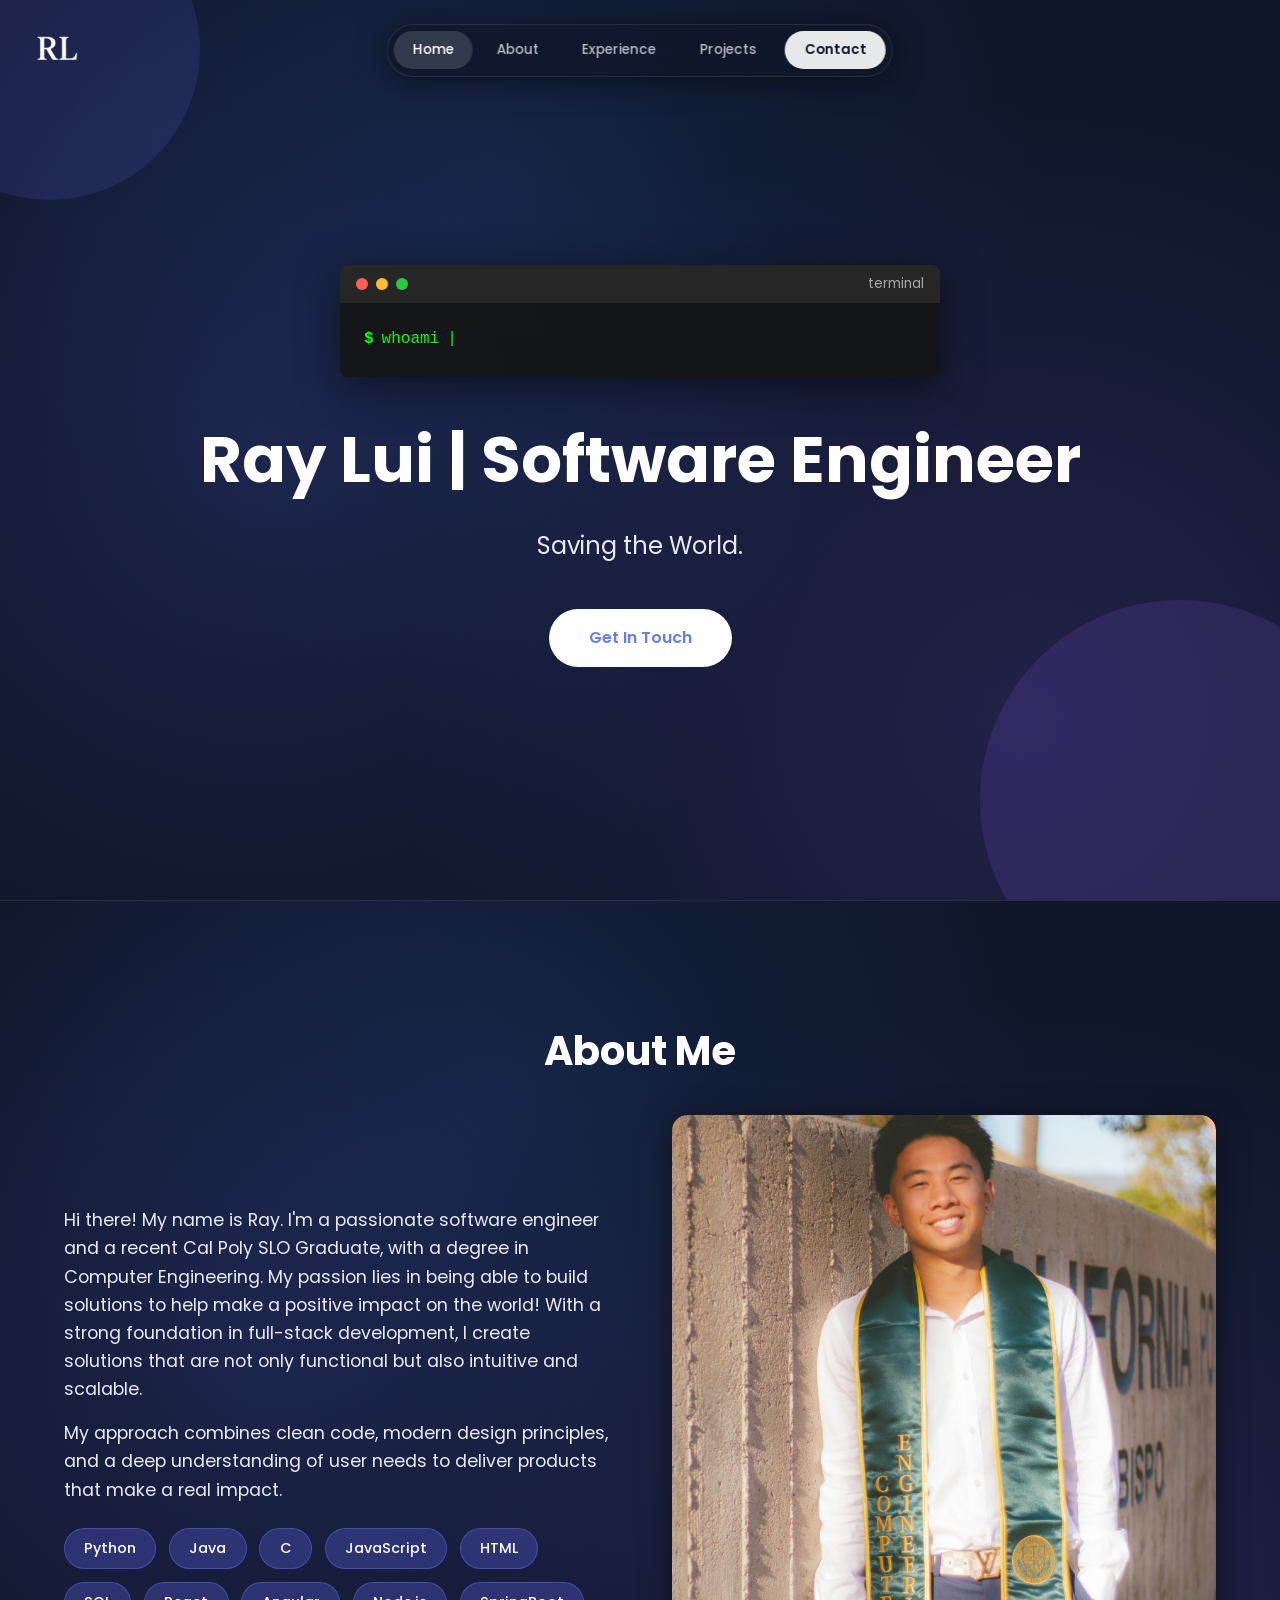
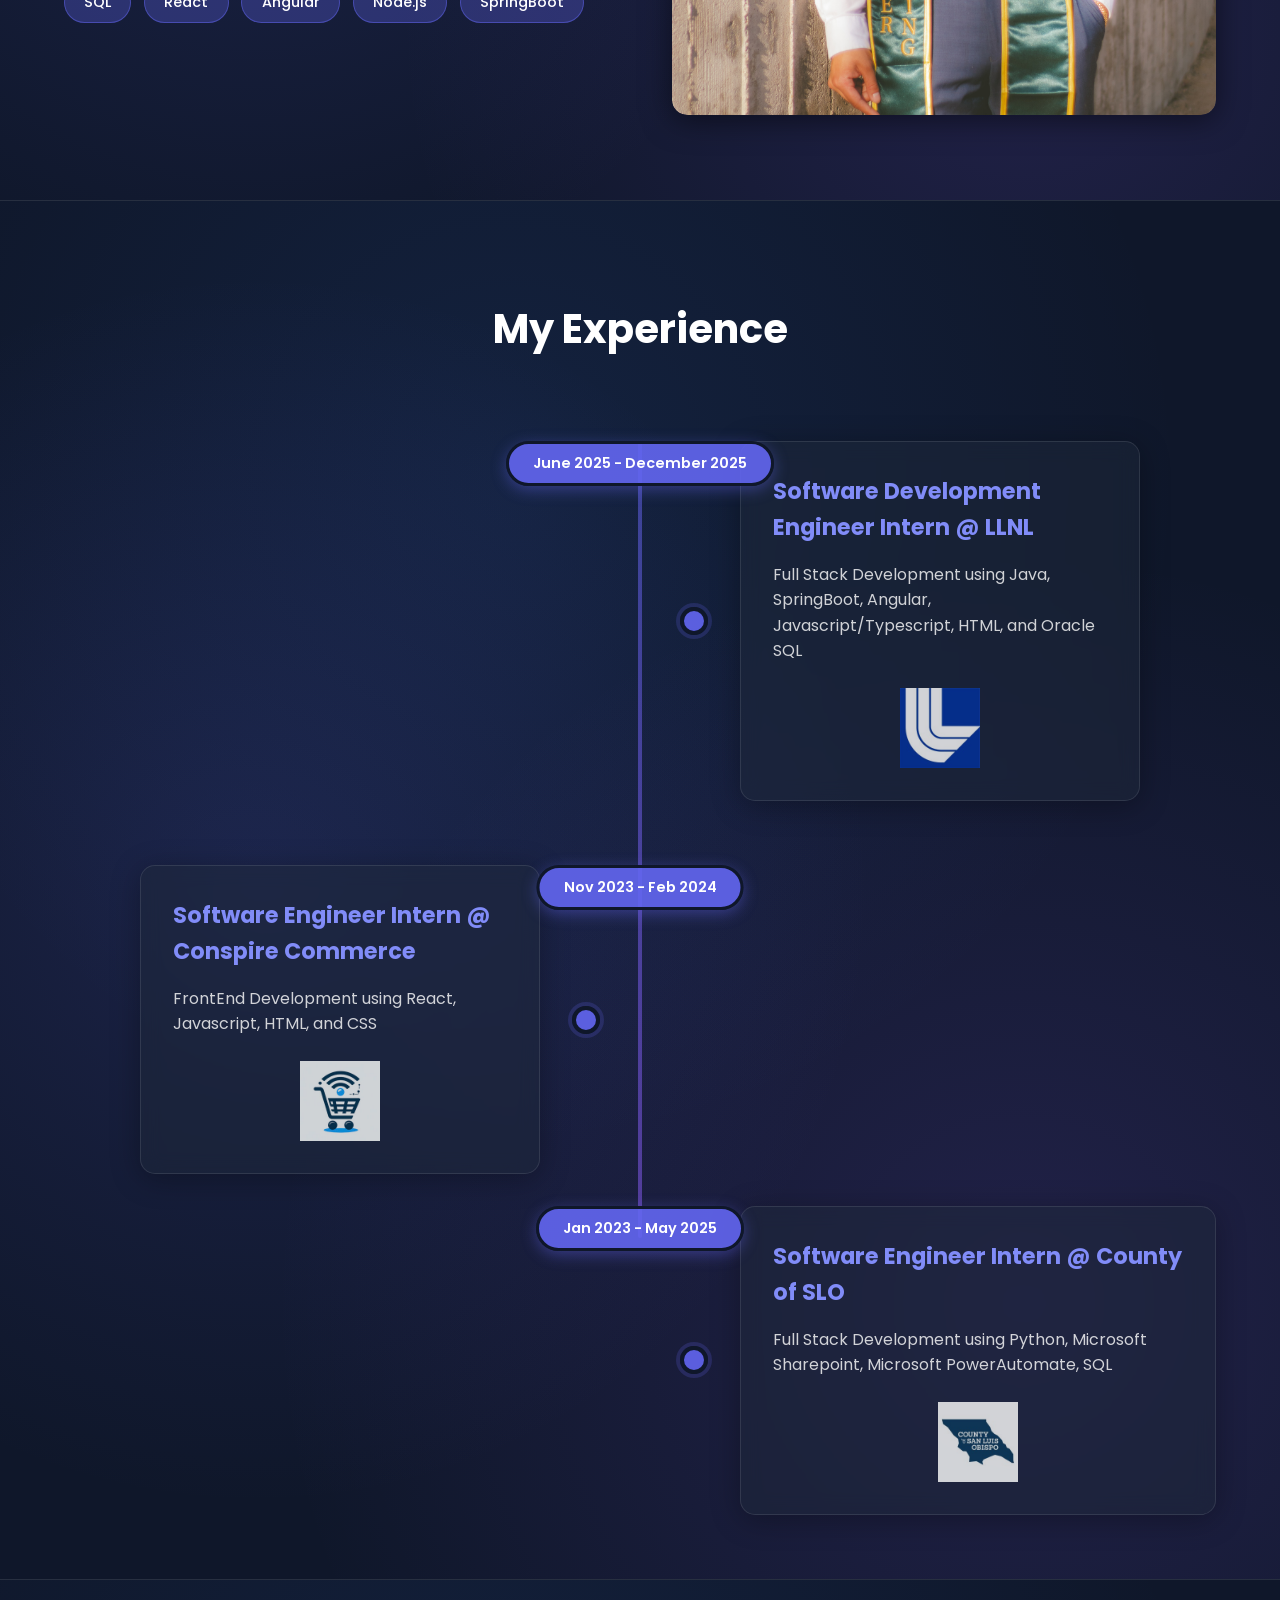
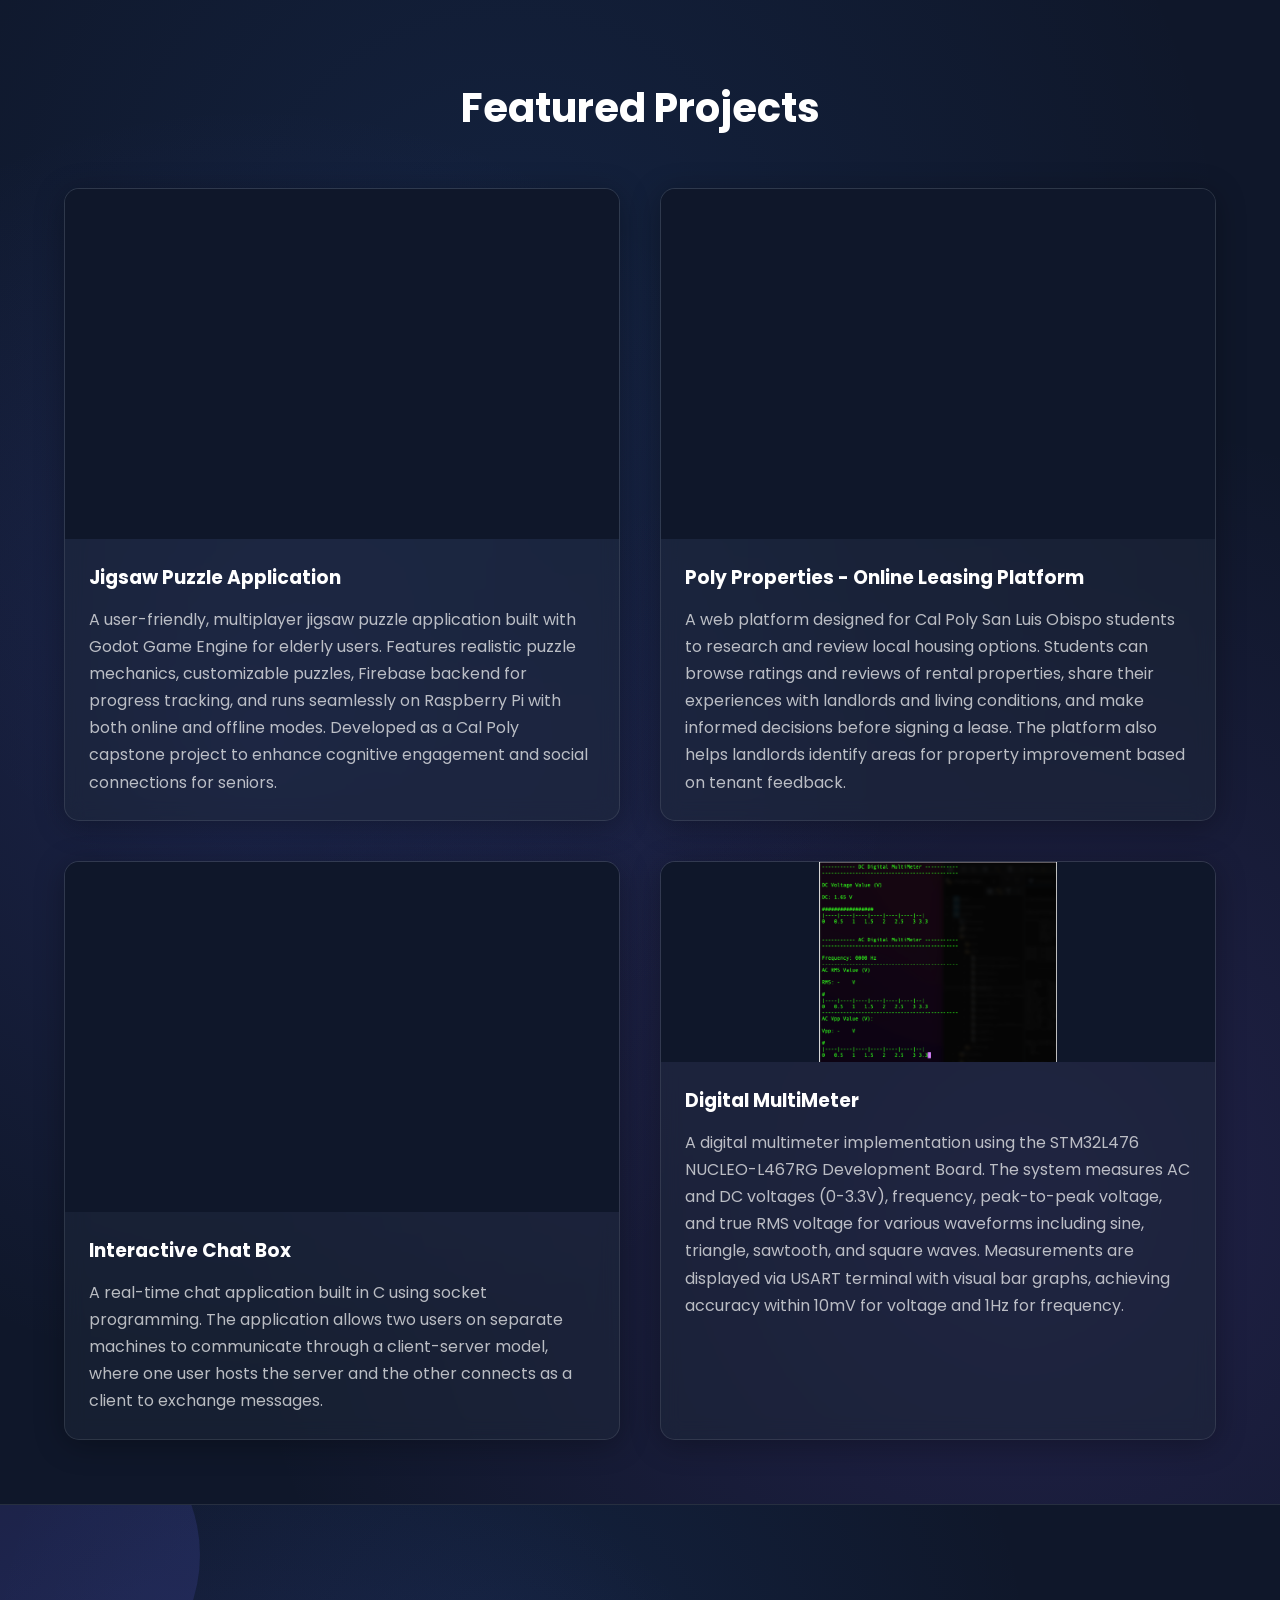
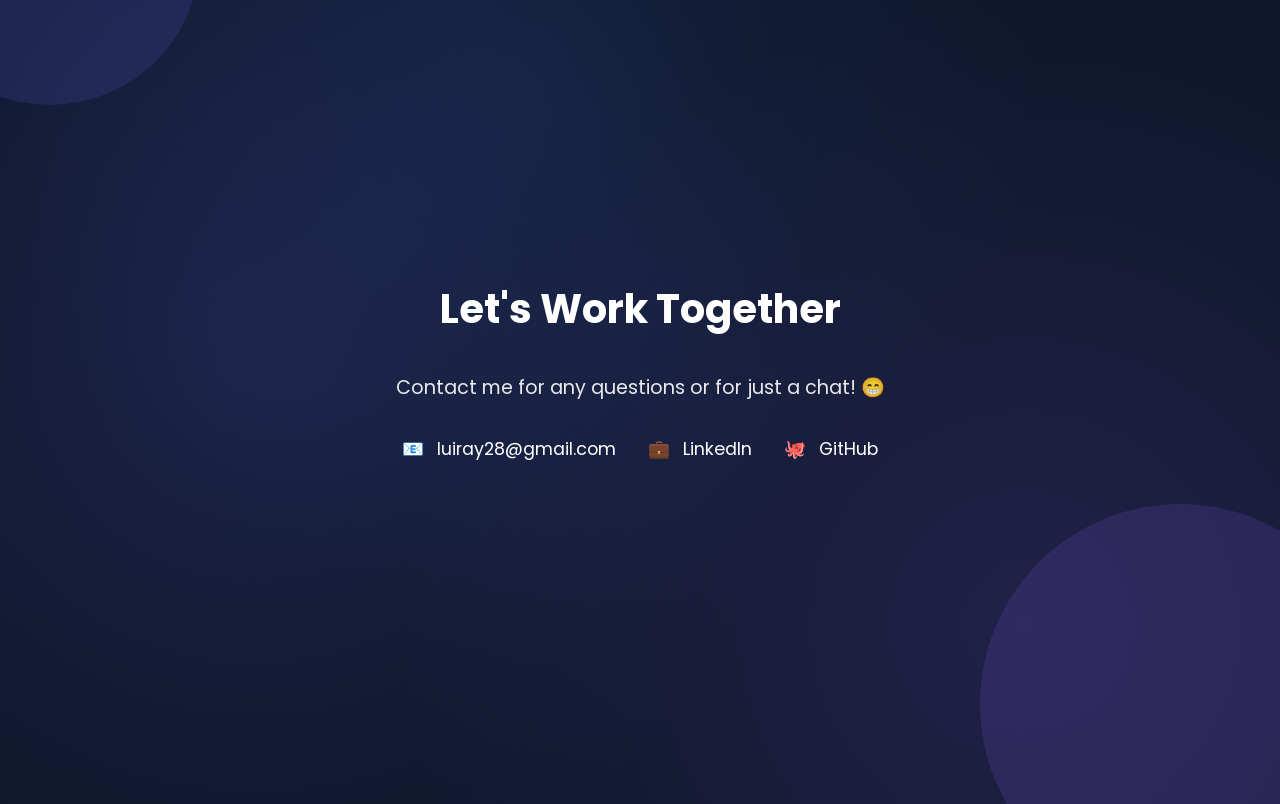
==== commit 5d2443ae: "finalized" ====
--- a/frontEnd/homePage.html
+++ b/frontEnd/homePage.html
@@ -37,6 +37,26 @@
     <section id="home" class="hero">
       <div class="particles"></div>
       <div class="hero-content">
+        <!-- Terminal Animation -->
+        <div class="terminal">
+          <div class="terminal-header">
+            <div class="terminal-buttons">
+              <span class="terminal-button red"></span>
+              <span class="terminal-button yellow"></span>
+              <span class="terminal-button green"></span>
+            </div>
+            <div class="terminal-title">terminal</div>
+          </div>
+
+          <div class="terminal-body">
+            <div class="terminal-line">
+              <span class="terminal-prompt">$</span>
+              <span class="terminal-text"></span>
+              <span class="terminal-cursor">|</span>
+            </div>
+          </div>
+        </div>
+
         <h1>Ray Lui | Software Engineer</h1>
         <p class="subtitle">
           <span class="typing-text">Saving the World.</span>
@@ -92,35 +112,60 @@
     <section id="experience">
       <div class="container">
         <h2>My Experience</h2>
-        <div class="services-grid">
-          <div class="service-card">
-            <h3>Software Development Engineer Intern @ LLNL</h3>
-            <p>
-              Full Stack Development using Java, SpringBoot, Angular,
-              Javascript/Typescript, HTML, and Oracle SQL
-            </p>
-            <div class="company-logo">
-              <img
-                src="images/lawrence_livermore_national_laboratory_logo.jpeg"
-                alt="LLNL Logo"
-              />
-            </div>
-          </div>
-          <div class="service-card">
-            <h3>Software Engineer Intern @ County of SLO</h3>
-            <p>
-              Full Stack Development using Python, Micorsoft Sharepoint,
-              Micorsoft PowerAutomate, SQL
-            </p>
-            <div class="company-logo">
-              <img src="images/countyOfSloLogo.jpeg" alt="LLNL Logo" />
-            </div>
-          </div>
-          <div class="service-card">
-            <h3>Software Engineer Intern @ Conspire Commerce</h3>
-            <p>FrontEnd Development using React, Javascript, HTML, and CSS</p>
-            <div class="company-logo">
-              <img src="images/conspirecommerce_logo.jpeg" alt="LLNL Logo" />
+        <div class="timeline">
+          <div class="timeline-item">
+            <div class="timeline-date">June 2025 - December 2025</div>
+            <div class="timeline-content">
+              <div class="service-card">
+                <h3>Software Development Engineer Intern @ LLNL</h3>
+                <p>
+                  Full Stack Development using Java, SpringBoot, Angular,
+                  Javascript/Typescript, HTML, and Oracle SQL
+                </p>
+                <div class="company-logo">
+                  <img
+                    src="images/lawrence_livermore_national_laboratory_logo.jpeg"
+                    alt="LLNL Logo"
+                  />
+                </div>
+              </div>
+            </div>
+          </div>
+
+          <div class="timeline-item">
+            <div class="timeline-date">Nov 2023 - Feb 2024</div>
+            <div class="timeline-content">
+              <div class="service-card">
+                <h3>Software Engineer Intern @ Conspire Commerce</h3>
+                <p>
+                  FrontEnd Development using React, Javascript, HTML, and CSS
+                </p>
+                <div class="company-logo">
+                  <img
+                    src="images/conspirecommerce_logo.jpeg"
+                    alt="Conspire Commerce Logo"
+                  />
+                </div>
+              </div>
+            </div>
+          </div>
+        </div>
+
+        <div class="timeline-item">
+          <div class="timeline-date">Jan 2023 - May 2025</div>
+          <div class="timeline-content">
+            <div class="service-card">
+              <h3>Software Engineer Intern @ County of SLO</h3>
+              <p>
+                Full Stack Development using Python, Microsoft Sharepoint,
+                Microsoft PowerAutomate, SQL
+              </p>
+              <div class="company-logo">
+                <img
+                  src="images/countyOfSloLogo.jpeg"
+                  alt="County of SLO Logo"
+                />
+              </div>
             </div>
           </div>
         </div>
@@ -377,6 +422,51 @@
           document.body.style.overflow = 'auto'
         }
       })
+
+      // Terminal typing animation
+      const terminalText = document.querySelector('.terminal-text')
+      const commands = [
+        'whoami',
+        'Ray Lui - Software Engineer',
+        'cat skills.txt',
+        'Full-Stack Developer | Problem Solver',
+      ]
+
+      let commandIndex = 0
+      let charIndex = 0
+      let isDeleting = false
+      let isPaused = false
+
+      function typeTerminal() {
+        const currentCommand = commands[commandIndex]
+
+        if (isPaused) {
+          setTimeout(typeTerminal, 1500)
+          isPaused = false
+          return
+        }
+
+        if (!isDeleting && charIndex <= currentCommand.length) {
+          terminalText.textContent = currentCommand.substring(0, charIndex)
+          charIndex++
+          setTimeout(typeTerminal, 80)
+        } else if (isDeleting && charIndex >= 0) {
+          terminalText.textContent = currentCommand.substring(0, charIndex)
+          charIndex--
+          setTimeout(typeTerminal, 40)
+        } else if (!isDeleting && charIndex > currentCommand.length) {
+          isPaused = true
+          isDeleting = true
+          setTimeout(typeTerminal, 1500)
+        } else if (isDeleting && charIndex < 0) {
+          isDeleting = false
+          commandIndex = (commandIndex + 1) % commands.length
+          setTimeout(typeTerminal, 500)
+        }
+      }
+
+      // Start terminal animation after a short delay
+      setTimeout(typeTerminal, 500)
     </script>
   </body>
 </html>
--- a/frontEnd/css/style.css
+++ b/frontEnd/css/style.css
@@ -254,6 +254,10 @@
   animation: fadeInUp 1s ease-out 0.2s backwards;
 }
 
+/* ===========================
+   CTA BUTTON - PULSE ANIMATION
+   =========================== */
+
 .cta-button {
   display: inline-block;
   padding: 1rem 2.5rem;
@@ -263,46 +267,55 @@
   border-radius: 50px;
   font-weight: 600;
   transition: transform 0.3s, box-shadow 0.3s;
-  animation: fadeInUp 1s ease-out 0.4s backwards;
+  animation: fadeInUp 1s ease-out 0.4s backwards,
+    buttonPulse 2s ease-in-out infinite;
+}
+
+@keyframes buttonPulse {
+  0%,
+  100% {
+    box-shadow: 0 0 0 0 rgba(255, 255, 255, 0.7);
+  }
+  50% {
+    box-shadow: 0 0 0 15px rgba(255, 255, 255, 0);
+  }
 }
 
 .cta-button:hover {
-  transform: translateY(-3px);
-  box-shadow: 0 10px 30px rgba(0, 0, 0, 0.2);
-}
+  transform: translateY(-3px) scale(1.05);
+  box-shadow: 0 10px 30px rgba(255, 255, 255, 0.3);
+  animation: none; /* Stops pulse on hover */
+}
+
+/* ===========================
+   LOOPING TYPING ANIMATION - NO CURSOR
+   =========================== */
 
 .typing-text {
   display: inline-block;
   overflow: hidden;
   white-space: nowrap;
-  animation: typing-loop 7s infinite, blink 0.7s step-end infinite;
+  animation: typing-loop 6s infinite;
 }
 
 @keyframes typing-loop {
   0% {
     width: 0;
   }
-  30% {
-    width: 17ch;
+  20% {
+    width: 0;
+  }
+  40% {
+    width: 17ch; /* Fully typed "Saving the World." */
   }
   70% {
-    width: 17ch;
-  }
-  85% {
-    width: 0;
+    width: 17ch; /* Hold */
+  }
+  90% {
+    width: 0; /* Delete */
   }
   100% {
     width: 0;
-  }
-}
-
-@keyframes blink {
-  from,
-  to {
-    border-color: transparent;
-  }
-  50% {
-    border-color: rgba(255, 255, 255, 0.8);
   }
 }
 
@@ -377,6 +390,97 @@
   color: #ffffff;
 }
 
+/* Timeline Container */
+.timeline {
+  position: relative;
+  max-width: 1000px;
+  margin: 3rem auto 0;
+  padding: 2rem 0;
+}
+
+/* Vertical Line */
+.timeline::before {
+  content: '';
+  position: absolute;
+  left: 50%;
+  transform: translateX(-50%);
+  width: 4px;
+  height: 100%;
+  background: linear-gradient(
+    to bottom,
+    rgba(99, 102, 241, 0.5),
+    rgba(139, 92, 246, 0.5)
+  );
+  border-radius: 2px;
+}
+
+/* Timeline Item */
+.timeline-item {
+  position: relative;
+  margin-bottom: 4rem;
+}
+
+.timeline-item:last-child {
+  margin-bottom: 0;
+}
+
+/* Timeline Date Badge */
+.timeline-date {
+  position: absolute;
+  left: 50%;
+  transform: translateX(-50%);
+  background: rgba(99, 102, 241, 0.9);
+  color: white;
+  padding: 0.5rem 1.5rem;
+  border-radius: 50px;
+  font-weight: 600;
+  font-size: 0.9rem;
+  white-space: nowrap;
+  z-index: 2;
+  box-shadow: 0 4px 15px rgba(99, 102, 241, 0.4);
+  border: 3px solid rgba(15, 23, 42, 1);
+}
+
+/* Timeline Content */
+.timeline-content {
+  width: calc(50% - 50px);
+  position: relative;
+}
+
+/* Alternating sides */
+.timeline-item:nth-child(odd) .timeline-content {
+  margin-left: auto;
+  padding-left: 50px;
+}
+
+.timeline-item:nth-child(even) .timeline-content {
+  margin-right: auto;
+  padding-right: 50px;
+}
+
+/* Timeline Dot */
+.timeline-content::before {
+  content: '';
+  position: absolute;
+  top: 50%;
+  width: 20px;
+  height: 20px;
+  background: rgba(99, 102, 241, 0.9);
+  border: 4px solid rgba(15, 23, 42, 1);
+  border-radius: 50%;
+  transform: translateY(-50%);
+  z-index: 1;
+  box-shadow: 0 0 0 4px rgba(99, 102, 241, 0.2);
+}
+
+.timeline-item:nth-child(odd) .timeline-content::before {
+  left: -10px;
+}
+
+.timeline-item:nth-child(even) .timeline-content::before {
+  right: -10px;
+}
+
 .services-grid {
   display: grid;
   grid-template-columns: repeat(auto-fit, minmax(280px, 1fr));
@@ -427,6 +531,109 @@
 
 .company-logo img:hover {
   opacity: 1;
+}
+
+/* ===========================
+   TERMINAL ANIMATION
+   =========================== */
+
+.terminal {
+  background: rgba(20, 20, 20, 0.9);
+  border-radius: 8px;
+  padding: 0;
+  margin: 0 auto 2rem;
+  max-width: 600px;
+  box-shadow: 0 10px 40px rgba(0, 0, 0, 0.5);
+  overflow: hidden;
+  animation: fadeInUp 0.8s ease-out;
+}
+
+.terminal-header {
+  background: rgba(40, 40, 40, 0.9);
+  padding: 0.5rem 1rem;
+  display: flex;
+  align-items: center;
+  gap: 0.5rem;
+}
+
+.terminal-buttons {
+  display: flex;
+  gap: 0.5rem;
+}
+
+.terminal-button {
+  width: 12px;
+  height: 12px;
+  border-radius: 50%;
+}
+
+.terminal-button.red {
+  background: #ff5f56;
+}
+
+.terminal-button.yellow {
+  background: #ffbd2e;
+}
+
+.terminal-button.green {
+  background: #27c93f;
+}
+
+.terminal-title {
+  color: rgba(255, 255, 255, 0.6);
+  font-size: 0.85rem;
+  margin-left: auto;
+}
+
+.terminal-body {
+  padding: 1.5rem;
+  font-family: 'Courier New', monospace;
+  font-size: 1rem;
+  color: #00ff00;
+  min-height: 60px;
+}
+
+.terminal-line {
+  display: flex;
+  align-items: center;
+  gap: 0.5rem;
+}
+
+.terminal-prompt {
+  color: #00ff00;
+  font-weight: bold;
+}
+
+.terminal-text {
+  color: #00ff00;
+}
+
+.terminal-cursor {
+  color: #00ff00;
+  animation: blink 0.7s step-end infinite;
+}
+
+@keyframes blink {
+  from,
+  to {
+    opacity: 1;
+  }
+  50% {
+    opacity: 0;
+  }
+}
+
+/* Mobile responsiveness */
+@media (max-width: 768px) {
+  .terminal {
+    max-width: 100%;
+    font-size: 0.9rem;
+  }
+
+  .terminal-body {
+    padding: 1rem;
+    font-size: 0.85rem;
+  }
 }
 
 /* ===========================
